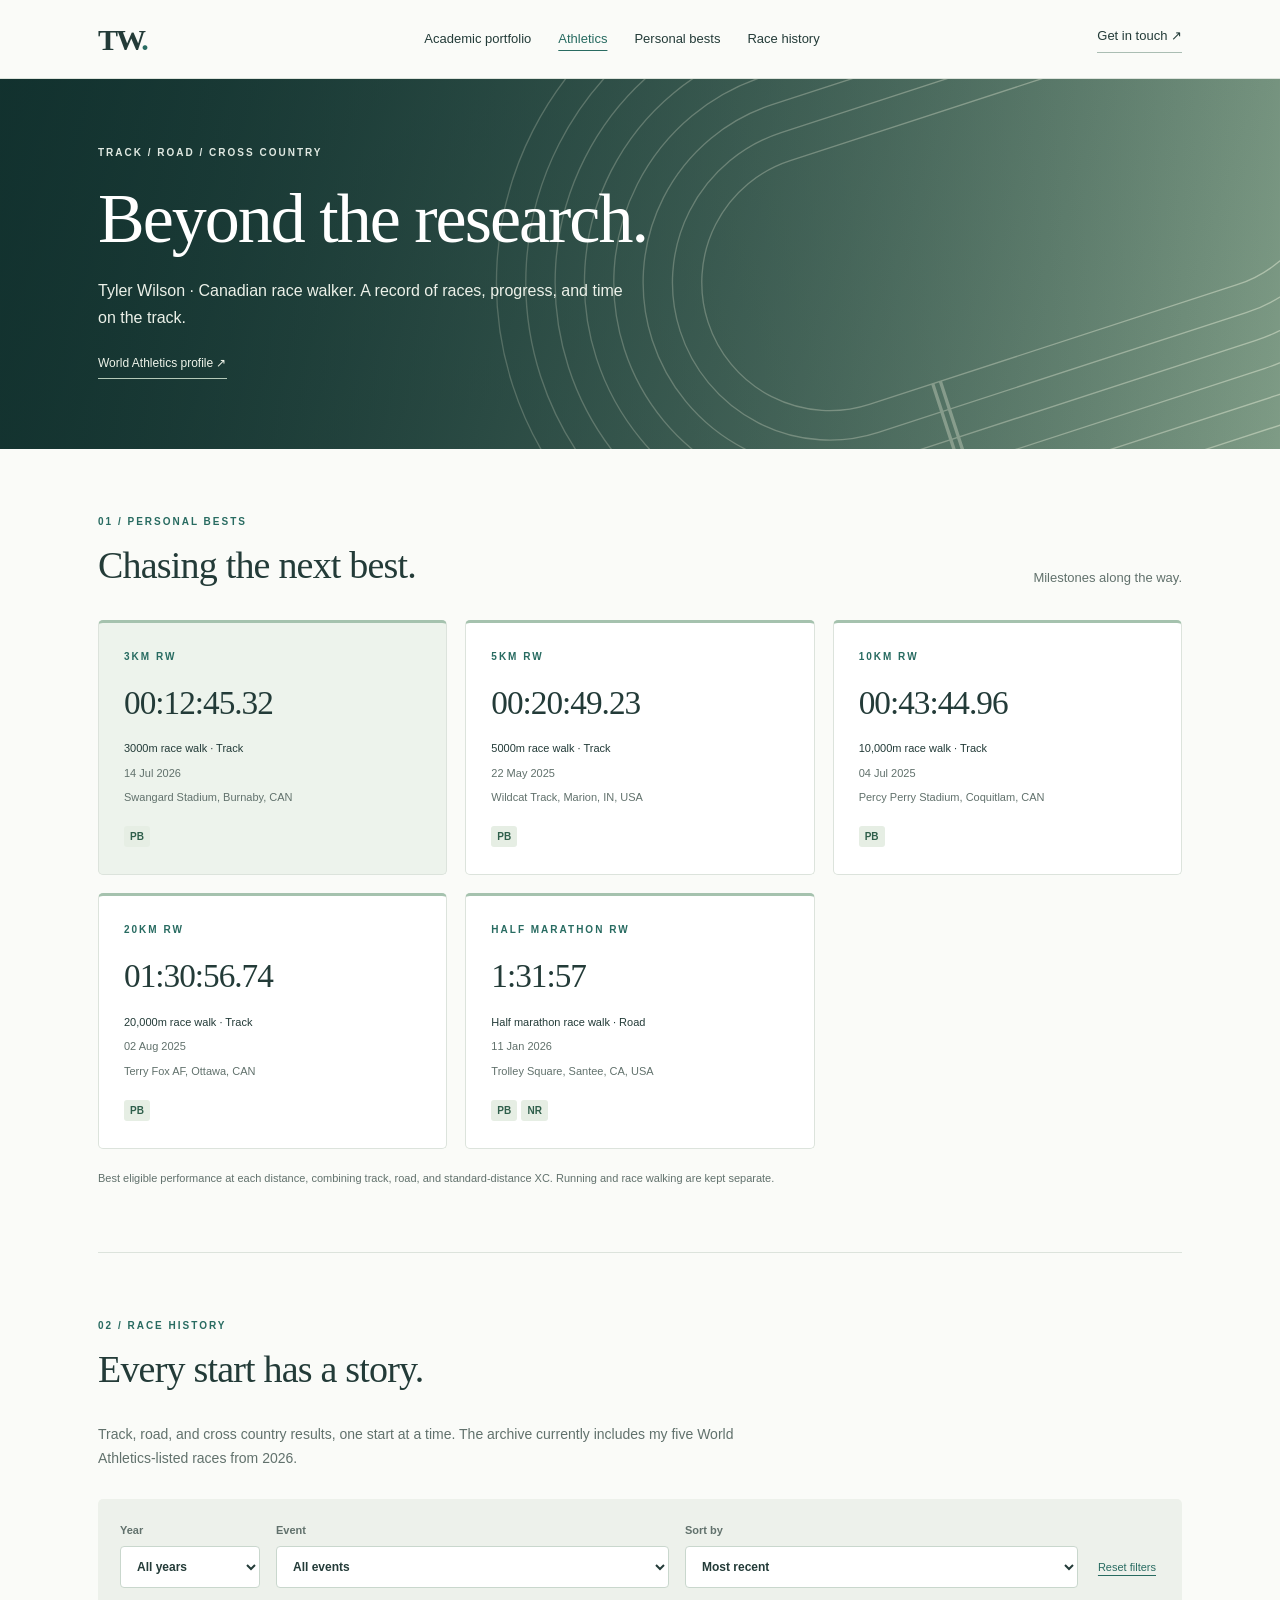
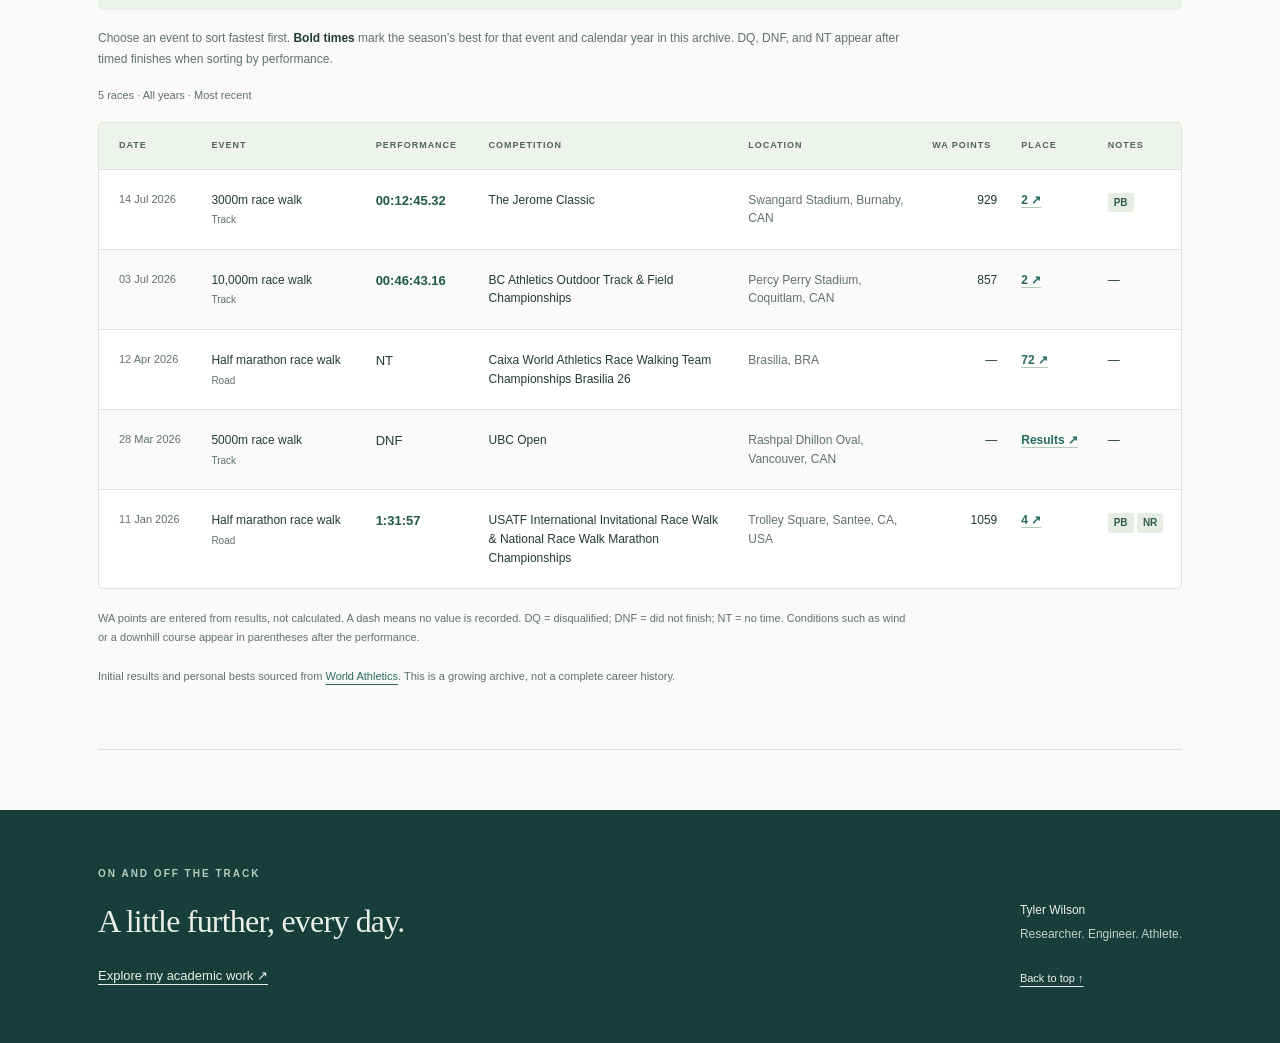
==== athletics.html @ 0e740e3a "added track section" ====
<!doctype html>
<html lang="en">
<head>
  <meta charset="utf-8">
  <meta name="viewport" content="width=device-width, initial-scale=1">
  <meta name="description" content="Tyler Wilson’s athletics: personal bests, race walking, and race results across track, road, and cross country.">
  <meta name="theme-color" content="#183e3b">
  <title>Tyler Wilson | Athletics</title>
  <link rel="stylesheet" href="styles.css">
  <link rel="stylesheet" href="athletics.css">
  <script defer src="athletics-content.js"></script>
  <script defer src="athletics.js"></script>
</head>
<body class="athletics-page">
  <a class="skip-link" href="#main">Skip to content</a>
  <header class="site-header">
    <nav class="container" aria-label="Main navigation">
      <a class="wordmark" href="index.html">TW<span>.</span></a>
      <div class="nav-links">
        <a href="index.html">Academic portfolio</a>
        <a href="athletics.html" aria-current="page">Athletics</a>
        <a href="#personal-bests">Personal bests</a>
        <a href="#race-history">Race history</a>
      </div>
      <a class="nav-contact" href="mailto:tb.wilson05@gmail.com">Get in touch ↗</a>
    </nav>
  </header>
  <main id="main">
    <header class="hero athletics-hero" id="top">
      <img class="banner" id="athletics-banner" src="content/photos/athletics-track.svg" alt="" fetchpriority="high">
      <div class="hero-shade"></div>
      <div class="container hero-content">
        <p class="eyebrow">Track / Road / Cross country</p>
        <h1>Beyond the research.</h1>
        <p class="athletics-hero-intro" id="athletics-intro"></p>
        <a class="athlete-profile" id="athlete-profile" target="_blank" rel="noopener noreferrer">World Athletics profile ↗</a>
      </div>
    </header>
    <div class="container">
      <section class="section" id="personal-bests" aria-labelledby="bests-title">
        <div class="section-heading">
          <div><p class="eyebrow">01 / Personal bests</p><h2 id="bests-title">Chasing the next best.</h2></div>
          <p>Milestones along the way.</p>
        </div>
        <div class="pb-grid" id="pb-list"></div>
        <p class="athletics-fine-print">Best eligible performance at each distance, combining track, road, and standard-distance XC. Running and race walking are kept separate.</p>
      </section>
      <section class="section" id="race-history" aria-labelledby="races-title">
        <div class="section-heading">
          <div><p class="eyebrow">02 / Race history</p><h2 id="races-title">Every start has a story.</h2></div>
        </div>
        <p class="section-intro" id="archive-intro"></p>
        <form class="race-controls" aria-label="Filter race history" onsubmit="return false">
          <label>Year<select id="race-year"><option value="all">All years</option></select></label>
          <label>Event<select id="race-event"><option value="all">All events</option></select></label>
          <label>Sort by<select id="race-sort"><option value="date">Most recent</option><option value="points">World Athletics points</option><option value="time" disabled>Fastest performance</option></select></label>
          <button class="reset-races" type="reset">Reset filters</button>
        </form>
        <p class="race-legend">Choose an event to sort fastest first. <strong>Bold times</strong> mark the season’s best for that event and calendar year in this archive. DQ, DNF, and NT appear after timed finishes when sorting by performance.</p>
        <p id="race-count" class="result-count" role="status" aria-live="polite"></p>
        <div class="race-table-scroll" role="region" aria-label="Race results table; scroll horizontally for all columns" tabindex="0">
          <table class="race-table">
            <caption class="sr-only">Race history. Finishing places link to official results when available.</caption>
            <thead><tr><th scope="col">Date</th><th scope="col">Event</th><th scope="col">Performance</th><th scope="col">Competition</th><th scope="col">Location</th><th scope="col">WA points</th><th scope="col">Place</th><th scope="col">Notes</th></tr></thead>
            <tbody id="race-rows"></tbody>
          </table>
        </div>
        <p class="athletics-fine-print">WA points are entered from results, not calculated. A dash means no value is recorded. DQ = disqualified; DNF = did not finish; NT = no time. Conditions such as wind or a downhill course appear in parentheses after the performance.</p>
        <p class="athletics-fine-print">Initial results and personal bests sourced from <a href="https://worldathletics.org/athletes/canada/tyler-wilson-14899643" target="_blank" rel="noopener noreferrer">World Athletics</a>. This is a growing archive, not a complete career history.</p>
      </section>
    </div>
    <noscript><p class="container">Enable JavaScript to view the race archive, or <a href="https://worldathletics.org/athletes/canada/tyler-wilson-14899643">visit my World Athletics profile</a>.</p></noscript>
  </main>
  <footer><div class="container footer-content"><div><p class="eyebrow">On and off the track</p><h2>A little further, every day.</h2><a class="footer-email" href="index.html">Explore my academic work ↗</a></div><div class="footer-note"><p>Tyler Wilson</p><p>Researcher. Engineer. Athlete.</p><a href="#top">Back to top ↑</a></div></div></footer>
</body>
</html>
---- styles.css ----
:root {
  --ink:#233b38;
  --muted:#61716c;
  --accent:#286b61;
  --paper:#fafbf8;
  --line:#dce3dc;
  --serif:Georgia,'Times New Roman',serif
}
* {
  box-sizing:border-box
}
html {
  scroll-behavior:smooth;
  scroll-padding-top:95px
}
body {
  margin:0;
  background:var(--paper);
  color:var(--ink);
  font-family:Inter,'Segoe UI',sans-serif;
  font-size:15px;
  line-height:1.7
}
a {
  color:var(--accent);
  text-underline-offset:4px
}
button,input {
  font:inherit
}
button,a,input,summary {
  -webkit-tap-highlight-color:transparent
}
a,button {
  transition:background .18s,color .18s,transform .18s
}
button,summary {
  cursor:pointer
}
:focus-visible {
  outline:3px solid #b77c37;
  outline-offset:5px
}
h1,h2,h3,p {
  margin:0
}
h2 {
  font-family:var(--serif);
  font-size:clamp(28px,3vw,38px);
  font-weight:400;
  line-height:1.25;
  letter-spacing:-.8px
}
h3 {
  font-size:18px;
  line-height:1.4;
  font-weight:600
}
p+p {
  margin-top:12px
}
.container {
  max-width:1180px;
  margin:auto;
  padding:0 48px
}
.site-header {
  background:rgba(250,251,248,.97);
  position:sticky;
  top:0;
  z-index:10;
  border-bottom:1px solid var(--line)
}
nav {
  display:flex;
  align-items:center;
  justify-content:space-between;
  min-height:78px;
  gap:24px
}
nav a {
  text-decoration:none;
  color:var(--ink);
  font-size:13px;
  font-weight:500
}
.wordmark {
  font-family:var(--serif);
  font-size:30px;
  font-weight:700;
  letter-spacing:-2px
}
.wordmark span {
  color:var(--accent)
}
.nav-links {
  display:flex;
  gap:27px
}
.nav-links a:hover {
  color:var(--accent);
  text-decoration:underline
}
.nav-contact {
  border-bottom:1px solid #aabdb3;
  padding-bottom:4px;
  white-space:nowrap
}
.hero {
  height:425px;
  position:relative;
  color:#fff;
  overflow:hidden
}
.banner {
  position:absolute;
  width:100%;
  height:100%;
  object-fit:cover;
  object-position:center 49%
}
.hero-shade {
  position:absolute;
  inset:0;
  background:linear-gradient(90deg,rgba(12,35,34,.78),rgba(12,35,34,.25)),linear-gradient(0deg,rgba(12,35,34,.25),transparent)
}
.hero-content {
  position:relative;
  padding-top:72px
}
.eyebrow {
  text-transform:uppercase;
  font-size:10px;
  letter-spacing:2px;
  font-weight:600;
  color:var(--accent);
  margin-bottom:19px
}
.hero .eyebrow {
  color:#e0e9e2
}
.hero h1 {
  font-family:var(--serif);
  font-size:clamp(54px,7vw,82px);
  font-weight:400;
  letter-spacing:-3px;
  line-height:1.1;
  margin-bottom:20px
}
#profile-intro {
  font-size:19px;
  max-width:470px;
  line-height:1.6;
  color:#f5f7f3
}
.hero-location {
  font-size:12px;
  color:#d3e0d9;
  margin-top:25px
}
.section {
  padding:64px 0;
  border-bottom:1px solid var(--line)
}
.about {
  display:grid;
  grid-template-columns:1fr 260px;
  gap:90px;
  align-items:center;
  padding:56px 0
}
.lead {
  font-size:15px;
  color:var(--muted);
  margin-top:20px;
  max-width:660px
}
.portrait-wrap {
  text-align:center
}
.portrait {
  border-radius:50%;
  object-fit:cover;
  object-position:center 38%;
  width:218px;
  height:218px;
  border:7px solid #fff;
  box-shadow:0 0 0 1px var(--line)
}
.portrait-wrap p {
  font-size:11px;
  color:var(--muted);
  margin-top:12px;
  letter-spacing:.3px
}
.profile-actions {
  display:flex;
  align-items:center;
  gap:25px;
  margin-top:27px
}
.socials {
  display:flex;
  gap:9px
}
.socials a {
  display:grid;
  place-items:center;
  width:36px;
  height:36px;
  border:1px solid var(--line);
  border-radius:50%;
  color:var(--ink);
  background:#fff
}
.socials a:hover {
  background:#e1ece4;
  transform:translateY(-2px)
}
.socials svg {
  width:17px;
  height:17px;
  fill:currentColor
}
.text-link {
  font-size:12px;
  font-weight:600;
  text-decoration:none;
  border-bottom:1px solid #adbbb0;
  padding-bottom:3px;
  white-space:nowrap
}
.section-heading {
  display:flex;
  align-items:end;
  justify-content:space-between;
  gap:25px;
  margin-bottom:30px
}
.section-heading .eyebrow {
  margin-bottom:12px
}
.section-heading>p {
  font-size:13px;
  color:var(--muted)
}
.publication {
  display:grid;
  grid-template-columns:70px 1fr;
  gap:24px;
  background:#fff;
  border:1px solid var(--line);
  padding:28px 32px;
  margin-top:14px;
  border-radius:5px
}
.publication:first-child {
  background:#edf3ec;
  border-color:#cad9ca
}
.pub-year {
  font-family:var(--serif);
  font-size:26px;
  color:var(--accent)
}
.publication .eyebrow {
  font-size:9px;
  letter-spacing:1.4px;
  margin-bottom:9px
}
.publication h3 {
  font-family:var(--serif);
  font-size:23px;
  font-weight:400;
  max-width:740px
}
.publication p:not(.eyebrow) {
  font-size:13px;
  color:var(--muted);
  margin-top:10px
}
.links {
  display:flex;
  flex-wrap:wrap;
  gap:20px;
  margin-top:18px
}
.links a {
  font-size:12px;
  font-weight:600
}
.experience-layout {
  display:grid;
  grid-template-columns:1.65fr 1fr;
  gap:60px
}
.experience-item {
  padding:0 0 25px 22px;
  margin-bottom:26px;
  border-left:1px solid #b8cfc1;
  position:relative
}
.experience-item:before {
  content:'';
  width:7px;
  height:7px;
  border-radius:50%;
  background:var(--accent);
  position:absolute;
  left:-4px;
  top:8px
}
.date {
  color:var(--muted);
  font-size:11px;
  letter-spacing:.3px;
  margin-bottom:7px
}
.experience-item h3 {
  font-size:16px
}
.experience-item ul {
  padding-left:18px;
  font-size:13px;
  color:var(--muted);
  margin-bottom:0
}
.experience-item li+li {
  margin-top:6px
}
.experience-item details {
  margin-top:12px
}
.experience-item summary {
  font-size:12px;
  color:var(--accent)
}
.teaching {
  align-self:start;
  padding:28px;
  background:#eef1eb;
  border-radius:5px
}
.teaching>p:not(.eyebrow) {
  font-size:12px;
  color:var(--muted);
  margin-top:6px
}
.teaching-item {
  border-top:1px solid #d5ded4;
  margin-top:22px;
  padding-top:20px
}
.teaching-item h4 {
  font-size:13px;
  font-weight:500;
  margin:4px 0
}
.education-grid {
  display:grid;
  grid-template-columns:1fr 1fr;
  gap:24px
}
.education-card {
  padding:25px 28px;
  border:1px solid var(--line);
  background:#fff;
  border-radius:4px
}
.education-card h3 {
  font-size:17px;
  margin-bottom:8px
}
.education-card p {
  font-size:13px;
  color:var(--muted)
}
.awards {
  margin-top:27px;
  border-top:1px solid var(--line);
  padding-top:20px
}
.awards>summary {
  font-size:14px;
  font-weight:600
}
.awards>summary span {
  float:right;
  font-size:12px;
  color:var(--muted);
  font-weight:400
}
#award-list {
  display:grid;
  grid-template-columns:1fr 1fr;
  gap:14px;
  margin-top:24px
}
.award {
  padding:14px 18px;
  background:#eff2ed
}
.award summary {
  font-size:12px
}
.award p {
  font-size:12px;
  color:var(--muted);
  margin-top:10px
}
.section-intro {
  max-width:660px;
  color:var(--muted);
  font-size:14px
}
.toolbar {
  display:flex;
  justify-content:space-between;
  gap:20px;
  align-items:center;
  margin-top:28px
}
.filters {
  display:flex;
  gap:5px;
  background:#edf0e9;
  padding:5px;
  border-radius:6px
}
.filters button {
  border:0;
  color:var(--muted);
  background:transparent;
  padding:8px 14px;
  font-size:12px;
  border-radius:4px
}
.filters button[aria-pressed=true] {
  background:var(--ink);
  color:#fff
}
.search input {
  border:1px solid var(--line);
  border-radius:5px;
  background:#fff;
  color:var(--ink);
  padding:12px 15px;
  width:280px;
  font-size:12px
}
.result-count {
  font-size:11px;
  color:var(--muted);
  margin:17px 0
}
.course-grid {
  display:grid;
  grid-template-columns:repeat(3,minmax(0,1fr));
  gap:20px
}
.project-showcase-heading {
  display:flex;
  justify-content:space-between;
  align-items:end;
  gap:24px;
  margin:42px 0 18px;
  padding-top:25px;
  border-top:1px solid var(--line)
}
.project-showcase-heading .eyebrow { margin-bottom:8px }
.project-showcase-heading h3 { font-family:var(--serif); font-size:25px; font-weight:400 }
.project-showcase-heading>p { color:var(--muted); font-size:12px }
.project-showcase {
  display:grid;
  grid-template-columns:repeat(3,minmax(0,1fr));
  gap:20px;
  margin-bottom:42px
}
.project-feature {
  display:flex;
  flex-direction:column;
  min-width:0;
  background:#fff;
  border:1px solid var(--line);
  border-radius:6px;
  overflow:hidden;
  transition:transform .2s,box-shadow .2s
}
.project-feature:hover { transform:translateY(-4px); box-shadow:0 14px 28px #183e3b15 }
.project-feature.is-featured { border-color:#b7cdbd }
.project-visual { height:170px; position:relative; overflow:hidden; background:#dce7de }
.project-visual>img { width:100%; height:100%; object-fit:cover; display:block }
.course-image-wrap { position:relative; height:145px; overflow:hidden }
.course-image-wrap .course-image { height:100% }
.image-caption { position:absolute; left:12px; right:12px; bottom:10px; color:#fff; background:#183e3bcc; padding:4px 7px; border-radius:3px; font-size:10px; line-height:1.3 }
.project-visual .course-art { height:100%; border:0 }
.project-visual .course-art svg { opacity:.95; transform:scale(1.25) }
.project-visual .course-art .art-label { display:none }
.project-discipline { position:absolute; left:18px; bottom:13px; color:#23473f; background:#f8fbf5df; padding:5px 8px; border-radius:3px; font-size:9px; text-transform:uppercase; letter-spacing:1.1px }
.project-feature-body { padding:20px 21px 18px; flex:1; display:flex; flex-direction:column }
.project-course { color:var(--accent); font-size:10px; font-weight:700; letter-spacing:1px; text-transform:uppercase }
.project-feature h3 { font-family:var(--serif); font-size:20px; font-weight:400; line-height:1.3; margin:7px 0 10px }
.project-feature-body>p:not(.project-course):not(.photo-prompt) { font-size:12px; color:var(--muted); line-height:1.6 }
.project-feature-meta { margin-top:auto; padding-top:18px; display:flex; flex-direction:column; gap:10px }
.project-feature-meta>span { font-size:10px; color:var(--muted); white-space:nowrap; overflow:hidden; text-overflow:ellipsis }
.project-feature .project-button { margin-top:0; padding-top:10px }
.photo-prompt { border-top:1px dashed #c5d4c7; margin-top:16px; padding-top:11px; font-size:10px; line-height:1.5; color:#718078 }
.photo-prompt strong { color:var(--accent); font-weight:600 }
.project-feature.is-featured .project-visual { height:205px }
.project-feature.is-featured h3 { font-size:23px }
.course-card {
  border:1px solid var(--line);
  border-radius:5px;
  overflow:hidden;
  background:#fff;
  display:flex;
  flex-direction:column;
  min-width:0
}
.course-art {
  height:115px;
  position:relative;
  overflow:hidden;
  background:#dce7de;
  color:#4f7e6d;
  display:flex;
  align-items:center;
  justify-content:center
}
.course-art svg {
  width:100%;
  height:100%;
  opacity:.7
}
.course-art[data-theme='robot'] {
  background:#e6e9ec;
  color:#57727e
}
.course-art[data-theme='code'] {
  background:#eae7df;
  color:#7d7760
}
.course-art[data-theme='water'] {
  background:#dcebed;
  color:#4c8290
}
.course-art .art-label {
  position:absolute;
  bottom:9px;
  left:18px;
  font-size:8px;
  text-transform:uppercase;
  letter-spacing:2px
}
.course-body {
  padding:22px;
  flex:1
}
.course-code {
  font-size:10px;
  color:var(--accent);
  font-weight:700;
  letter-spacing:1px
}
.course-card h3 {
  font-size:16px;
  margin:7px 0 10px
}
.course-card p {
  font-size:12px;
  color:var(--muted)
}
.course-card .date {
  margin:8px 0
}
.project-button {
  display:flex;
  justify-content:space-between;
  gap:12px;
  width:100%;
  text-align:left;
  background:transparent;
  border:0;
  border-top:1px solid var(--line);
  padding:13px 0 0;
  margin-top:14px;
  font-size:12px;
  color:var(--accent);
  font-weight:600
}
.project-button:hover {
  color:#102a23
}
.course-resources {
  margin-top:15px;
  padding-top:12px;
  border-top:1px solid var(--line)
}
.course-resources summary {
  color:var(--accent);
  font-size:12px
}
.course-resources a {
  display:block;
  font-size:12px;
  margin-top:8px
}
.resource-search {
  display:block;
  margin-top:26px
}
.resource-search input {
  width:min(100%,430px)
}
.resource-grid {
  display:grid;
  grid-template-columns:1fr 1fr;
  gap:0 32px
}
.resource-item {
  display:flex;
  align-items:center;
  gap:20px;
  justify-content:space-between;
  border-top:1px solid var(--line);
  padding:18px 0
}
.resource-item h3 {
  font-size:13px
}
.resource-item p {
  font-size:11px;
  color:var(--muted);
  margin-top:4px
}
.resource-item>a {
  font-size:11px;
  text-decoration:none;
  background:#eaf0e8;
  padding:5px 9px;
  border-radius:3px;
  white-space:nowrap
}
.empty {
  grid-column:1/-1;
  padding:25px;
  border:1px dashed var(--line);
  color:var(--muted)
}
footer {
  background:#183e3b;
  color:#e9efe6;
  margin-top:60px;
  padding:55px 0
}
footer .eyebrow {
  color:#b4ccbc
}
footer h2 {
  max-width:520px;
  font-size:32px
}
footer a {
  color:#e9efe6
}
.footer-content {
  display:flex;
  justify-content:space-between;
  align-items:end;
  gap:35px
}
.footer-email {
  display:inline-block;
  margin-top:24px;
  font-size:13px
}
.footer-note {
  font-size:12px
}
.footer-note p+p {
  margin-top:3px;
  color:#bfd0c5
}
.footer-note a {
  display:block;
  margin-top:25px;
  font-size:11px
}
dialog {
  border:1px solid var(--line);
  border-radius:9px;
  width:min(760px,calc(100% - 32px));
  max-height:85vh;
  padding:45px;
  color:var(--ink);
  background:var(--paper)
}
dialog::backdrop {
  background:rgba(15,36,33,.65);
  backdrop-filter:blur(4px)
}
body:has(dialog[open]) {
  overflow:hidden
}
.dialog-close {
  position:absolute;
  right:15px;
  top:10px;
  border:0;
  background:none;
  font-size:30px;
  color:var(--ink);
  width:40px;
  height:40px
}
dialog h2 {
  font-size:29px;
  margin-bottom:15px
}
dialog h3 {
  font-size:15px;
  margin-top:25px
}
dialog p,dialog li {
  font-size:14px;
  color:var(--muted)
}
dialog ul {
  padding-left:20px
}
dialog li+li {
  margin-top:9px
}
.tags {
  display:flex;
  flex-wrap:wrap;
  gap:8px;
  margin-top:12px
}
.tags span {
  font-size:11px;
  background:#e6eee3;
  padding:4px 9px;
  border-radius:3px
}
.skip-link {
  position:fixed;
  top:-100px;
  left:15px;
  z-index:100;
  background:#fff;
  padding:10px
}
.skip-link:focus {
  top:10px
}
.sr-only {
  position:absolute;
  width:1px;
  height:1px;
  padding:0;
  margin:-1px;
  overflow:hidden;
  clip:rect(0,0,0,0);
  white-space:nowrap;
  border:0
}
@media(min-width:1500px) {
  .hero {
  height:470px
}
.hero-content {
  padding-top:90px
}

}
@media(max-width:950px) {
  .container {
  padding:0 30px
}
.nav-links {
  gap:16px
}
.nav-contact {
  display:none
}
.about {
  gap:35px;
  grid-template-columns:1fr 220px
}
.experience-layout {
  gap:30px
}
.course-grid {
  grid-template-columns:1fr 1fr
}
.hero-content {
  padding-top:70px
}
.toolbar {
  align-items:stretch;
  flex-direction:column
}
.search input {
  width:100%
}
.filters {
  align-self:start
}

}
@media(max-width:620px) {
  html {
  scroll-padding-top:110px
}
.container {
  padding:0 22px
}
nav {
  flex-wrap:wrap;
  gap:0;
  padding-top:8px!important;
  padding-bottom:12px!important;
  min-height:95px
}
.wordmark {
  font-size:25px
}
.nav-links {
  width:100%;
  justify-content:space-between;
  gap:8px
}
.nav-links a {
  font-size:10px
}
.hero {
  height:370px
}
.hero-content {
  padding-top:55px
}
.hero h1 {
  font-size:58px
}
#profile-intro {
  font-size:17px;
  max-width:320px
}
.hero .eyebrow {
  font-size:8px
}
.hero-location {
  font-size:10px
}
.section {
  padding:42px 0
}
.about {
  grid-template-columns:1fr;
  gap:24px
}
.portrait-wrap {
  grid-row:1;
  text-align:left;
  display:flex;
  align-items:center;
  gap:18px
}
.portrait {
  width:100px;
  height:100px;
  border-width:4px
}
.portrait-wrap p {
  font-size:10px;
  max-width:100px;
  margin:0
}
.profile-actions {
  gap:18px;
  flex-wrap:wrap
}
.socials {
  gap:8px
}
.socials a {
  width:35px;
  height:35px
}
.section-heading {
  display:block
}
.section-heading>p {
  margin-top:15px
}
.section-heading>.text-link {
  display:inline-block;
  margin-top:16px
}
.publication {
  padding:22px;
  grid-template-columns:1fr;
  gap:10px
}
.pub-year {
  font-size:19px
}
.publication h3 {
  font-size:22px
}
.experience-layout,.education-grid,.resource-grid,#award-list,.course-grid {
  grid-template-columns:1fr
}
.course-art {
  height:130px
}
.awards>summary span {
  display:block;
  float:none;
  padding-left:16px;
  margin-top:5px
}
.filters {
  width:100%
}
.filters button {
  flex:1;
  padding:8px;
  font-size:11px
}
.footer-content {
  display:block
}
.footer-note {
  margin-top:35px
}
dialog {
  padding:45px 24px 25px
}
.resource-item {
  gap:12px
}
.lead {
  font-size:14px
}

}
@media(prefers-reduced-motion:reduce) {
  html {
  scroll-behavior:auto
}
@media(max-width:950px) {
  .project-showcase { grid-template-columns:1fr 1fr }
}
@media(max-width:620px) {
  .project-showcase { grid-template-columns:1fr }
  .project-showcase-heading { display:block }
  .project-showcase-heading>p { margin-top:10px }
  .project-feature.is-featured .project-visual { height:170px }
}
*,*::before,*::after {
  transition:none!important
}

}


.hero-content {
  height:100%
}
.hero .portrait-wrap {
  position:absolute;
  right:48px;
  top:88px
}
.hero .portrait-wrap p {
  color:#eef3eb
}
.about {
  display:block
}
.about .lead {
  max-width:850px
}
.hero .portrait {
  box-shadow:0 8px 40px #102a2333
}
.course-image {
  width:100%;
  height:145px;
  object-fit:cover
}
@media(max-width:950px) {
  .hero .portrait-wrap {
  right:30px;
  top:110px
}
.hero .portrait {
  width:170px;
  height:170px
}
.hero #profile-intro {
  max-width:400px
}

}
@media(max-width:620px) {
  .hero {
  height:490px
}
.hero .portrait-wrap {
  top:auto;
  bottom:24px;
  left:22px;
  right:auto
}
.hero .portrait {
  width:90px;
  height:90px
}
.hero .portrait-wrap p {
  color:#eef3eb
}
.hero #profile-intro {
  max-width:320px
}

/* Keep all navigation destinations reachable as the portfolio grows. */
.nav-links {
  flex-wrap:wrap;
  justify-content:flex-start;
  gap:8px 16px
}
html {
  scroll-padding-top:130px
}

}
---- athletics.css ----
/* Athletics uses the portfolio palette and type, with its own results layout. */
.athletics-hero { height:370px }
.athletics-hero .hero-content { padding-top:65px }
.athletics-hero h1 { font-size:clamp(42px,5.6vw,70px); letter-spacing:-2px; max-width:760px }
.athletics-hero .banner { object-position:center }
.athletics-hero .hero-shade { background:linear-gradient(90deg,#102e2bcc,transparent) }
.athletics-hero-intro { max-width:530px; color:#ecf1e9; font-size:16px }
.athlete-profile { display:inline-block; margin-top:22px; color:#eef3e9; font-size:12px; text-decoration:none; border-bottom:1px solid #b4c9b8; padding-bottom:4px }
.athletics-page .nav-links a[aria-current] { color:var(--accent); text-decoration:underline; text-underline-offset:7px }
.pb-grid { display:grid; grid-template-columns:repeat(3,minmax(0,1fr)); gap:18px }
.pb-card { background:#fff; border:1px solid var(--line); border-top:3px solid #a5c2ae; border-radius:5px; padding:25px; min-width:0 }
.pb-card:first-child { background:#edf3ec }
.pb-card .eyebrow { margin-bottom:15px }
.pb-card h3 { font-family:var(--serif); font-size:clamp(25px,2.6vw,34px); font-weight:400; font-variant-numeric:tabular-nums; letter-spacing:-1px; margin-bottom:13px }
.pb-card p:not(.eyebrow) { color:var(--muted); font-size:11px; margin-top:6px }
.pb-card .pb-event { color:var(--ink)!important }
.pb-notes { margin-top:15px }
.race-note { display:inline-block; background:#e6eee4; color:#2f5f4b; border-radius:3px; padding:2px 6px; font-size:10px; font-weight:600; margin:2px 0 }
.athletics-fine-print { color:var(--muted); font-size:11px; margin-top:20px; max-width:820px }
.race-controls { display:grid; grid-template-columns:140px minmax(160px,1fr) minmax(190px,1fr) auto; align-items:end; gap:16px; margin-top:28px; padding:22px; background:#edf1eb; border-radius:5px }
.race-controls label { display:flex; flex-direction:column; gap:7px; color:var(--muted); font-size:11px; font-weight:600 }
.race-controls select { width:100%; min-width:0; min-height:42px; padding:9px 30px 9px 12px; border:1px solid #c9d7cd; border-radius:4px; color:var(--ink); background:#fff; font:inherit; font-size:12px }
.reset-races { border:0; background:none; color:var(--accent); min-height:42px; padding:10px 4px; font-size:11px; text-decoration:underline; text-underline-offset:4px }
.race-legend { color:var(--muted); font-size:12px; margin-top:18px; max-width:830px }
.race-legend strong { color:var(--ink) }
.race-table-scroll { position:relative; width:100%; overflow-x:auto; border:1px solid var(--line); border-radius:5px; background:#fff }
.race-table { border-collapse:collapse; width:100%; min-width:980px; font-size:12px; line-height:1.55; text-align:left }
.race-table th { background:#eef3ed; padding:16px 12px; color:#4f6659; font-size:9px; letter-spacing:1px; text-transform:uppercase; white-space:nowrap; font-weight:600 }
.race-table td { padding:21px 12px; border-top:1px solid var(--line); vertical-align:top }
.race-table th:first-child,.race-table td:first-child { padding-left:20px }
.race-table tbody tr:nth-child(even) { background:#fafbf8 }
.race-table td:nth-child(4) { width:24%; min-width:190px }
.race-table td:nth-child(5) { width:17%; min-width:130px; color:var(--muted) }
.race-date { white-space:nowrap; font-size:11px; color:var(--muted) }
.race-event-name { display:block; min-width:110px; font-weight:500 }
.race-surface { display:block; font-size:10px; color:var(--muted); margin-top:3px }
.race-performance { font-variant-numeric:tabular-nums; white-space:nowrap; font-size:13px; font-weight:400 }
.race-performance strong { font-weight:750; color:#205a45 }
.performance-note { display:block; font-size:10px; color:var(--muted); font-weight:400; white-space:normal; max-width:180px }
.race-points { text-align:right; font-variant-numeric:tabular-nums }
.race-place a { white-space:nowrap; font-weight:600; text-decoration:none; border-bottom:1px solid #b8cbb9 }
.race-empty { text-align:center; padding:40px!important; color:var(--muted) }
@media(max-width:950px) {
  .pb-grid { grid-template-columns:repeat(2,minmax(0,1fr)) }
  .race-controls { grid-template-columns:1fr 1fr; gap:14px }
  .reset-races { justify-self:start }
}
@media(max-width:620px) {
  .athletics-hero { height:350px }
  .athletics-hero .hero-content { padding-top:45px }
  .athletics-hero h1 { font-size:42px; line-height:1.1 }
  .athletics-hero-intro { font-size:14px }
  .pb-grid { gap:12px }
  .pb-card { padding:17px 14px }
  .pb-card h3 { font-size:23px }
  .pb-card .eyebrow { font-size:9px; letter-spacing:1px }
  .race-controls { padding:16px; grid-template-columns:1fr }
  .race-table { min-width:940px }
  .athletics-page .nav-links { flex-wrap:wrap; justify-content:flex-start; gap:10px 18px }
}
@media(max-width:370px) {
  .pb-grid { grid-template-columns:1fr }
}
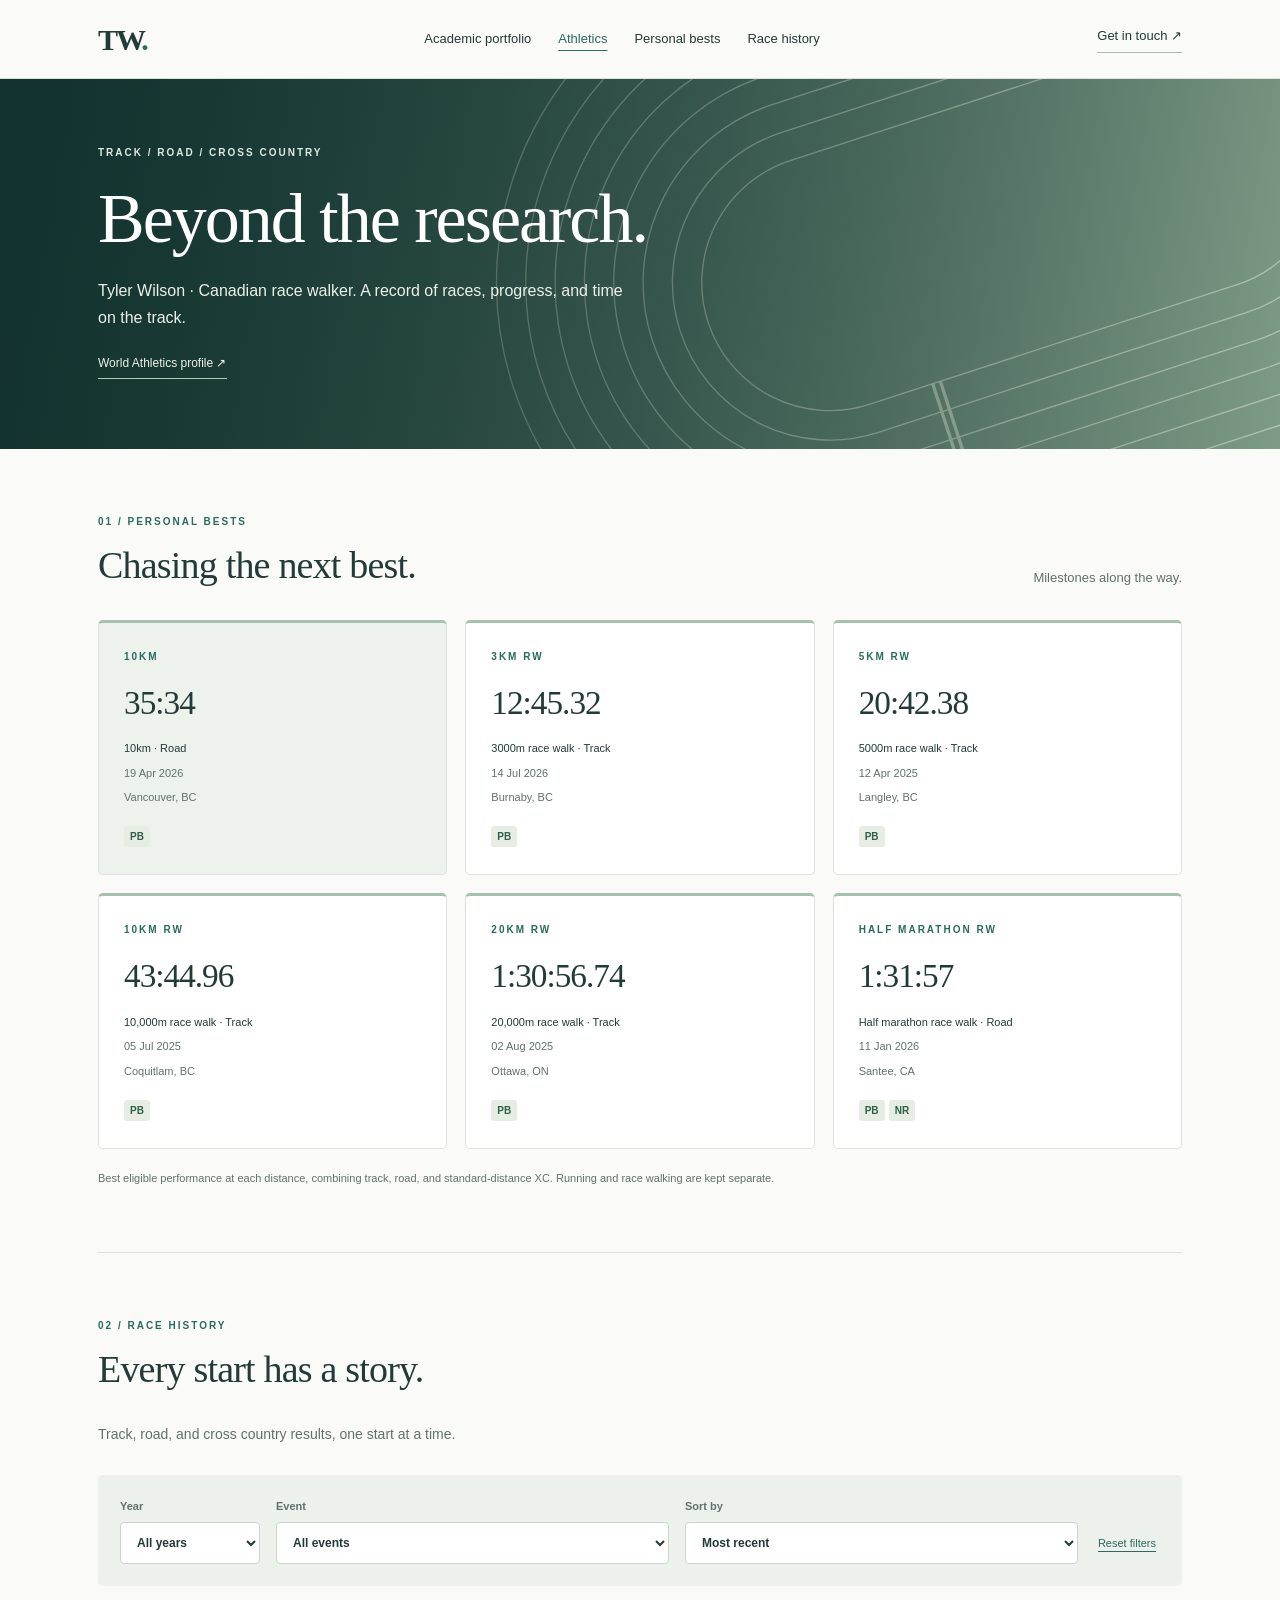
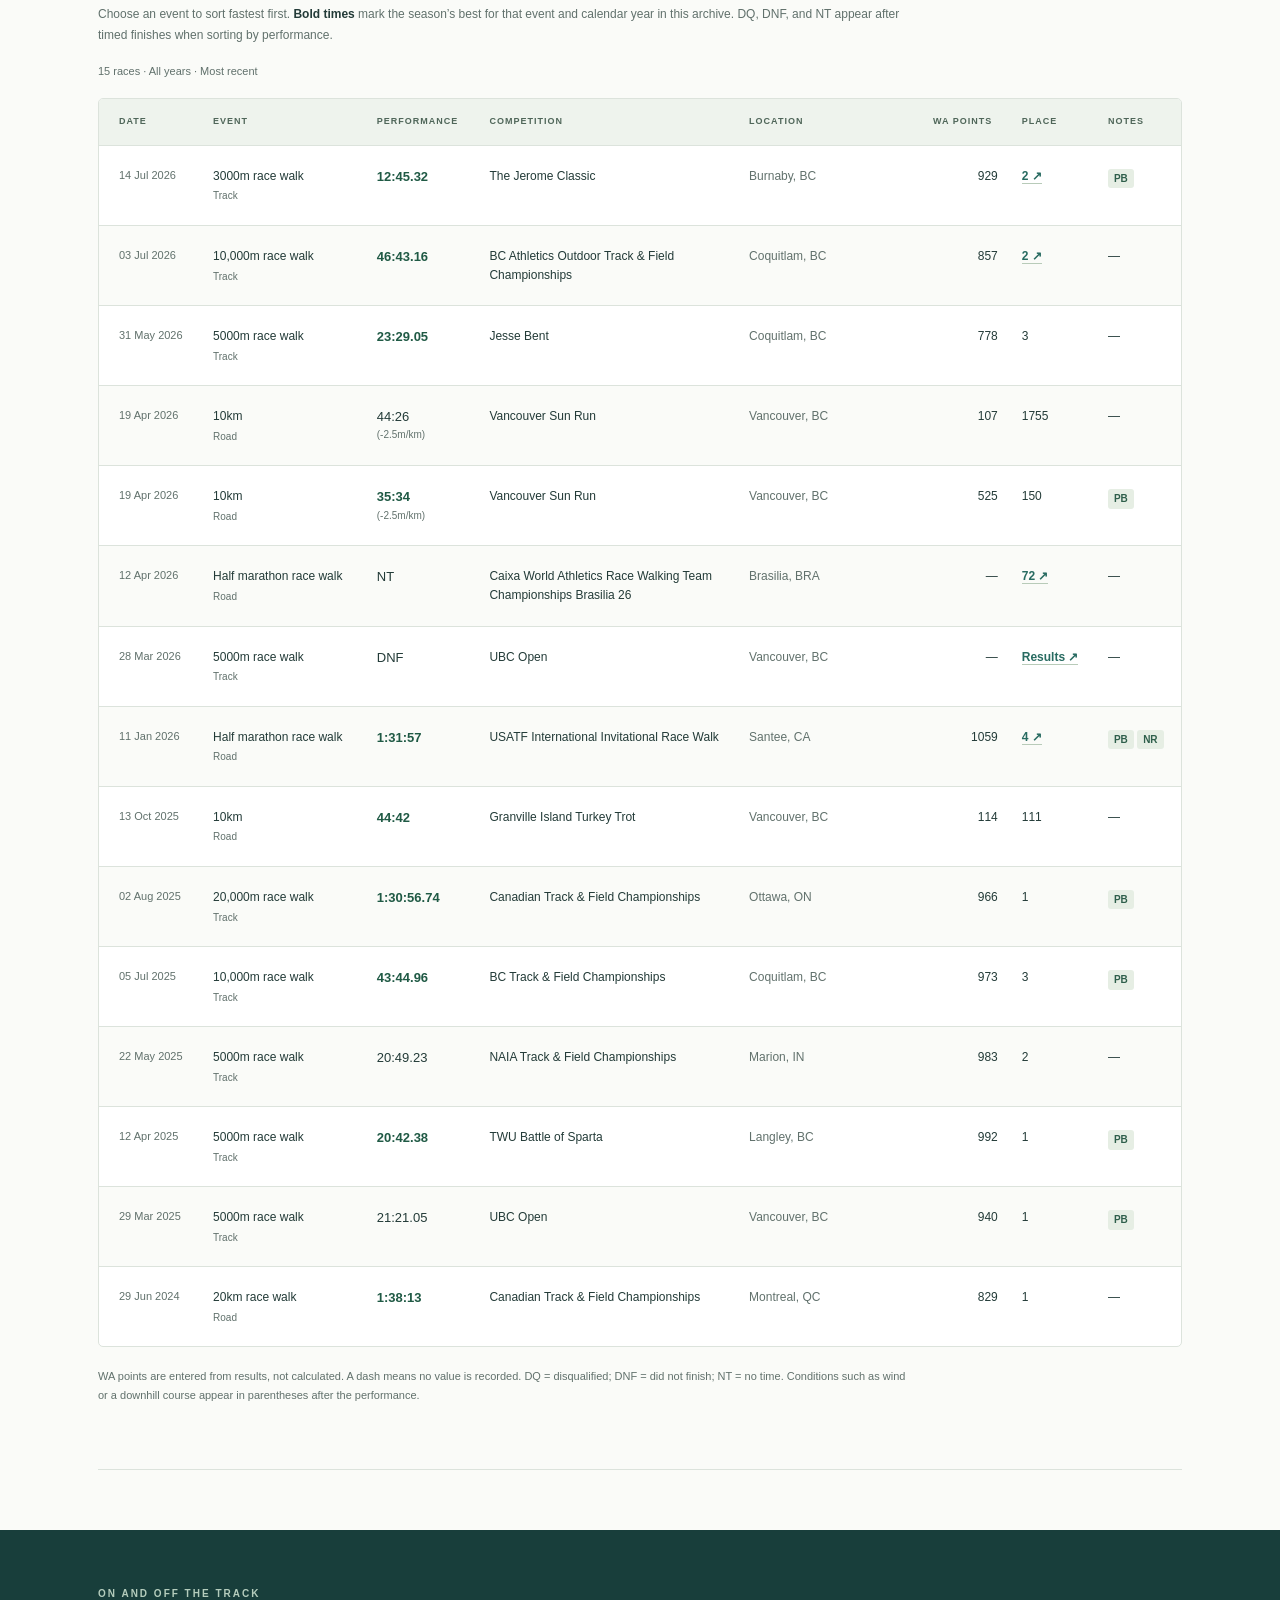
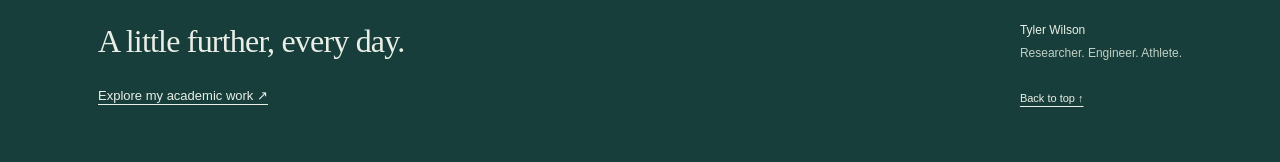
==== commit eaf2d84d: "tweaks to track section" ====
--- a/athletics.html
+++ b/athletics.html
@@ -66,7 +66,6 @@
           </table>
         </div>
         <p class="athletics-fine-print">WA points are entered from results, not calculated. A dash means no value is recorded. DQ = disqualified; DNF = did not finish; NT = no time. Conditions such as wind or a downhill course appear in parentheses after the performance.</p>
-        <p class="athletics-fine-print">Initial results and personal bests sourced from <a href="https://worldathletics.org/athletes/canada/tyler-wilson-14899643" target="_blank" rel="noopener noreferrer">World Athletics</a>. This is a growing archive, not a complete career history.</p>
       </section>
     </div>
     <noscript><p class="container">Enable JavaScript to view the race archive, or <a href="https://worldathletics.org/athletes/canada/tyler-wilson-14899643">visit my World Athletics profile</a>.</p></noscript>
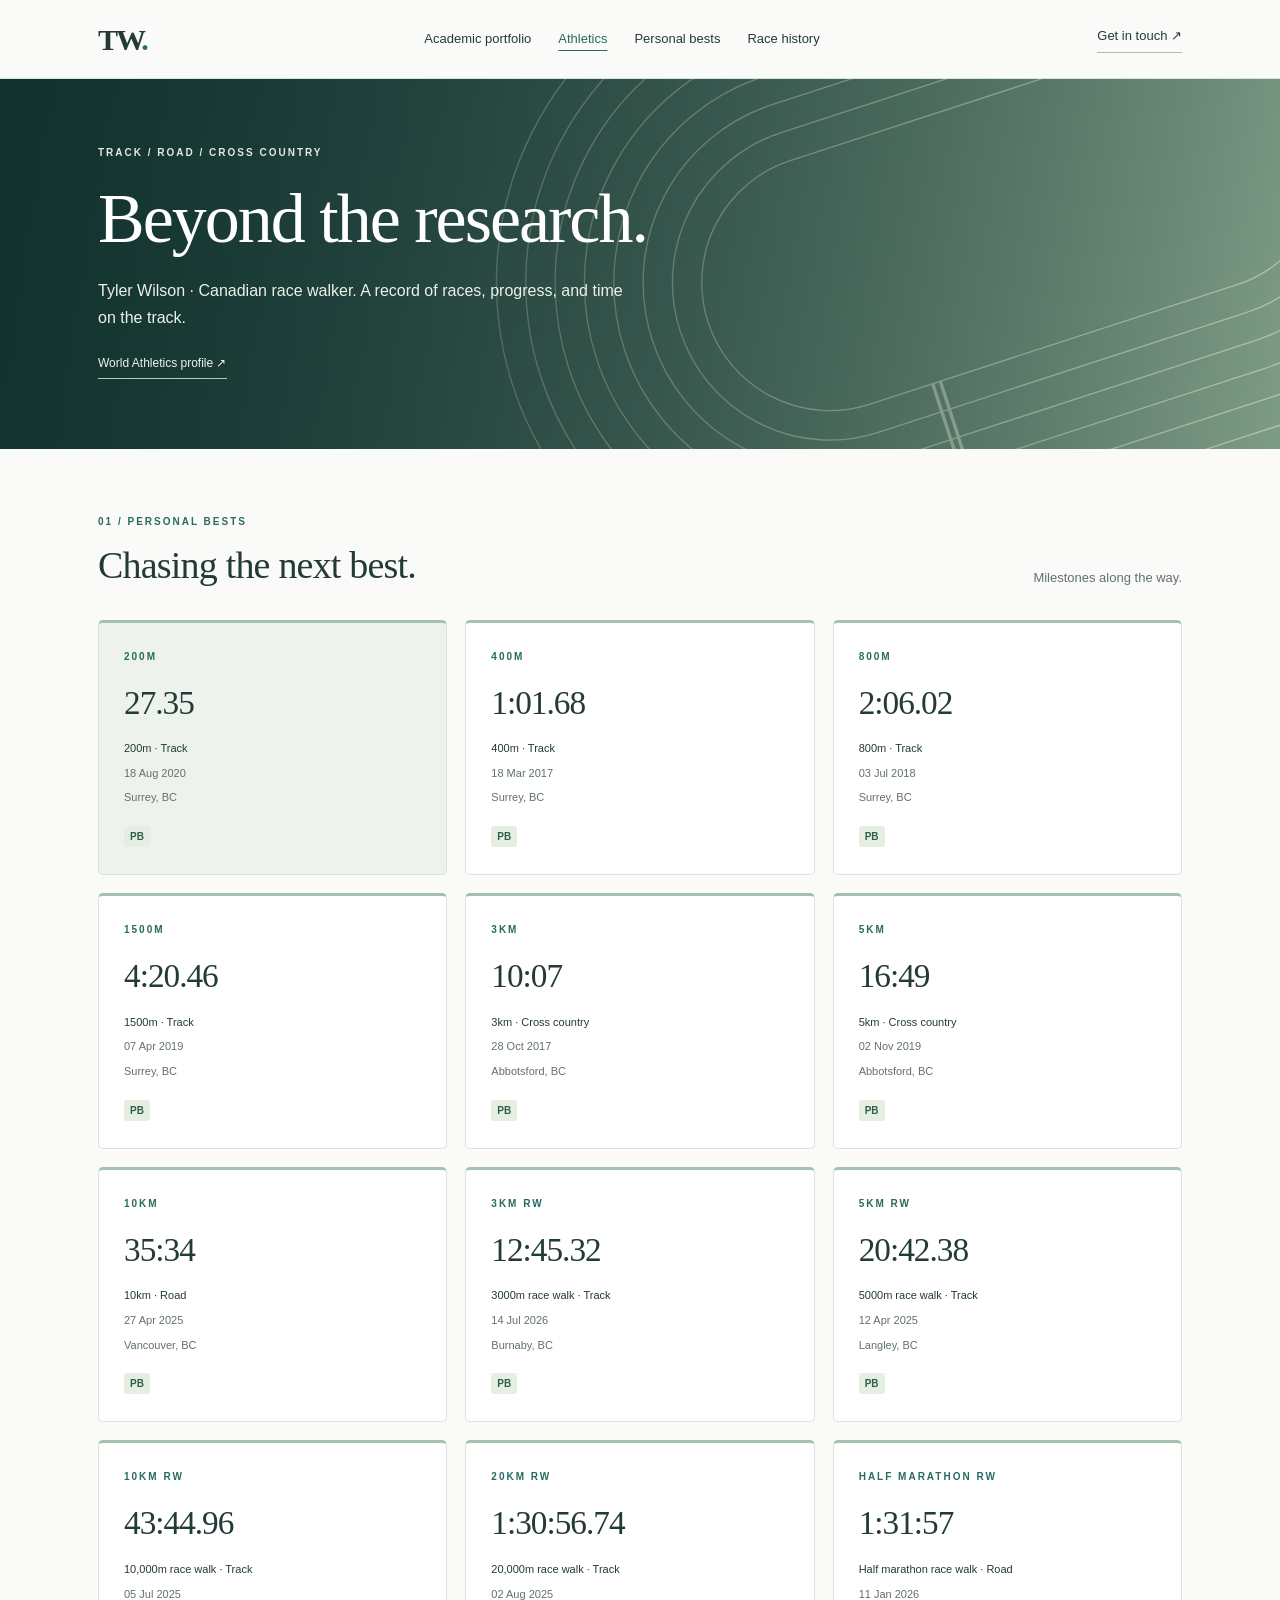
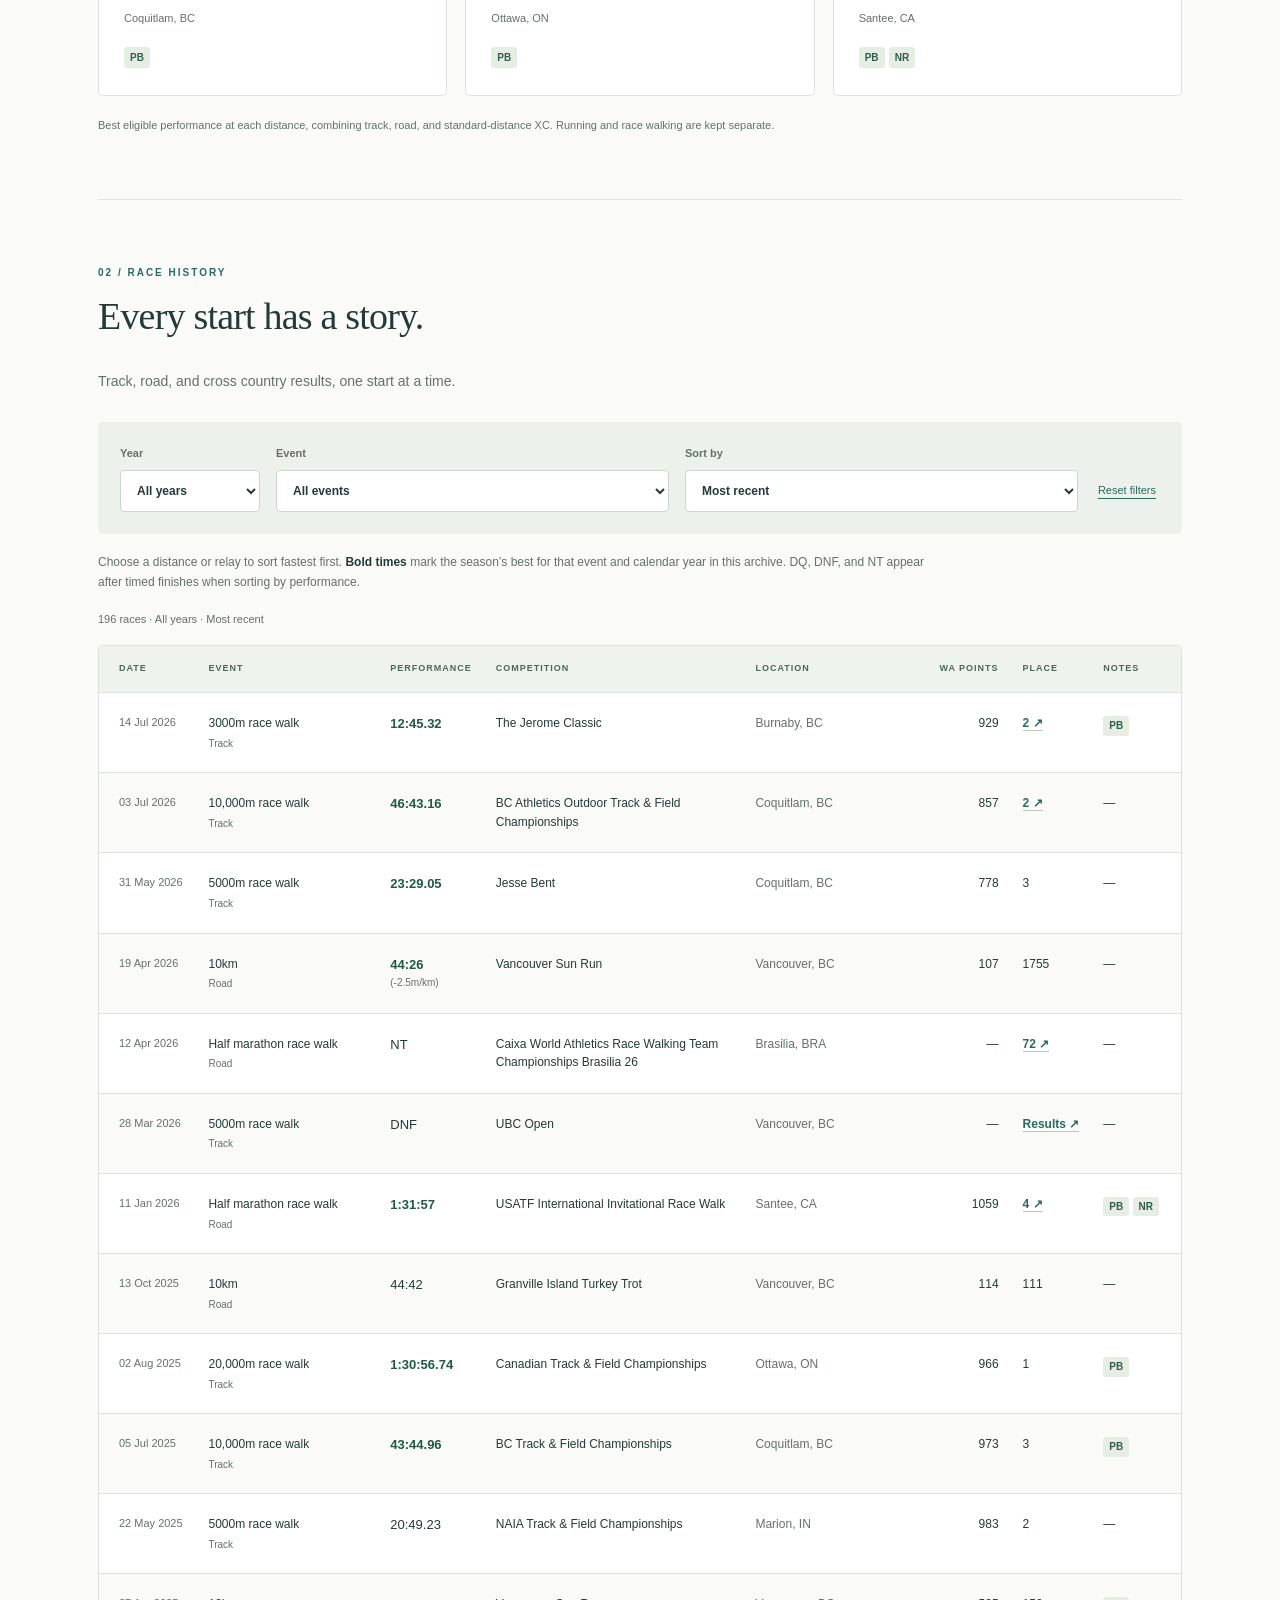
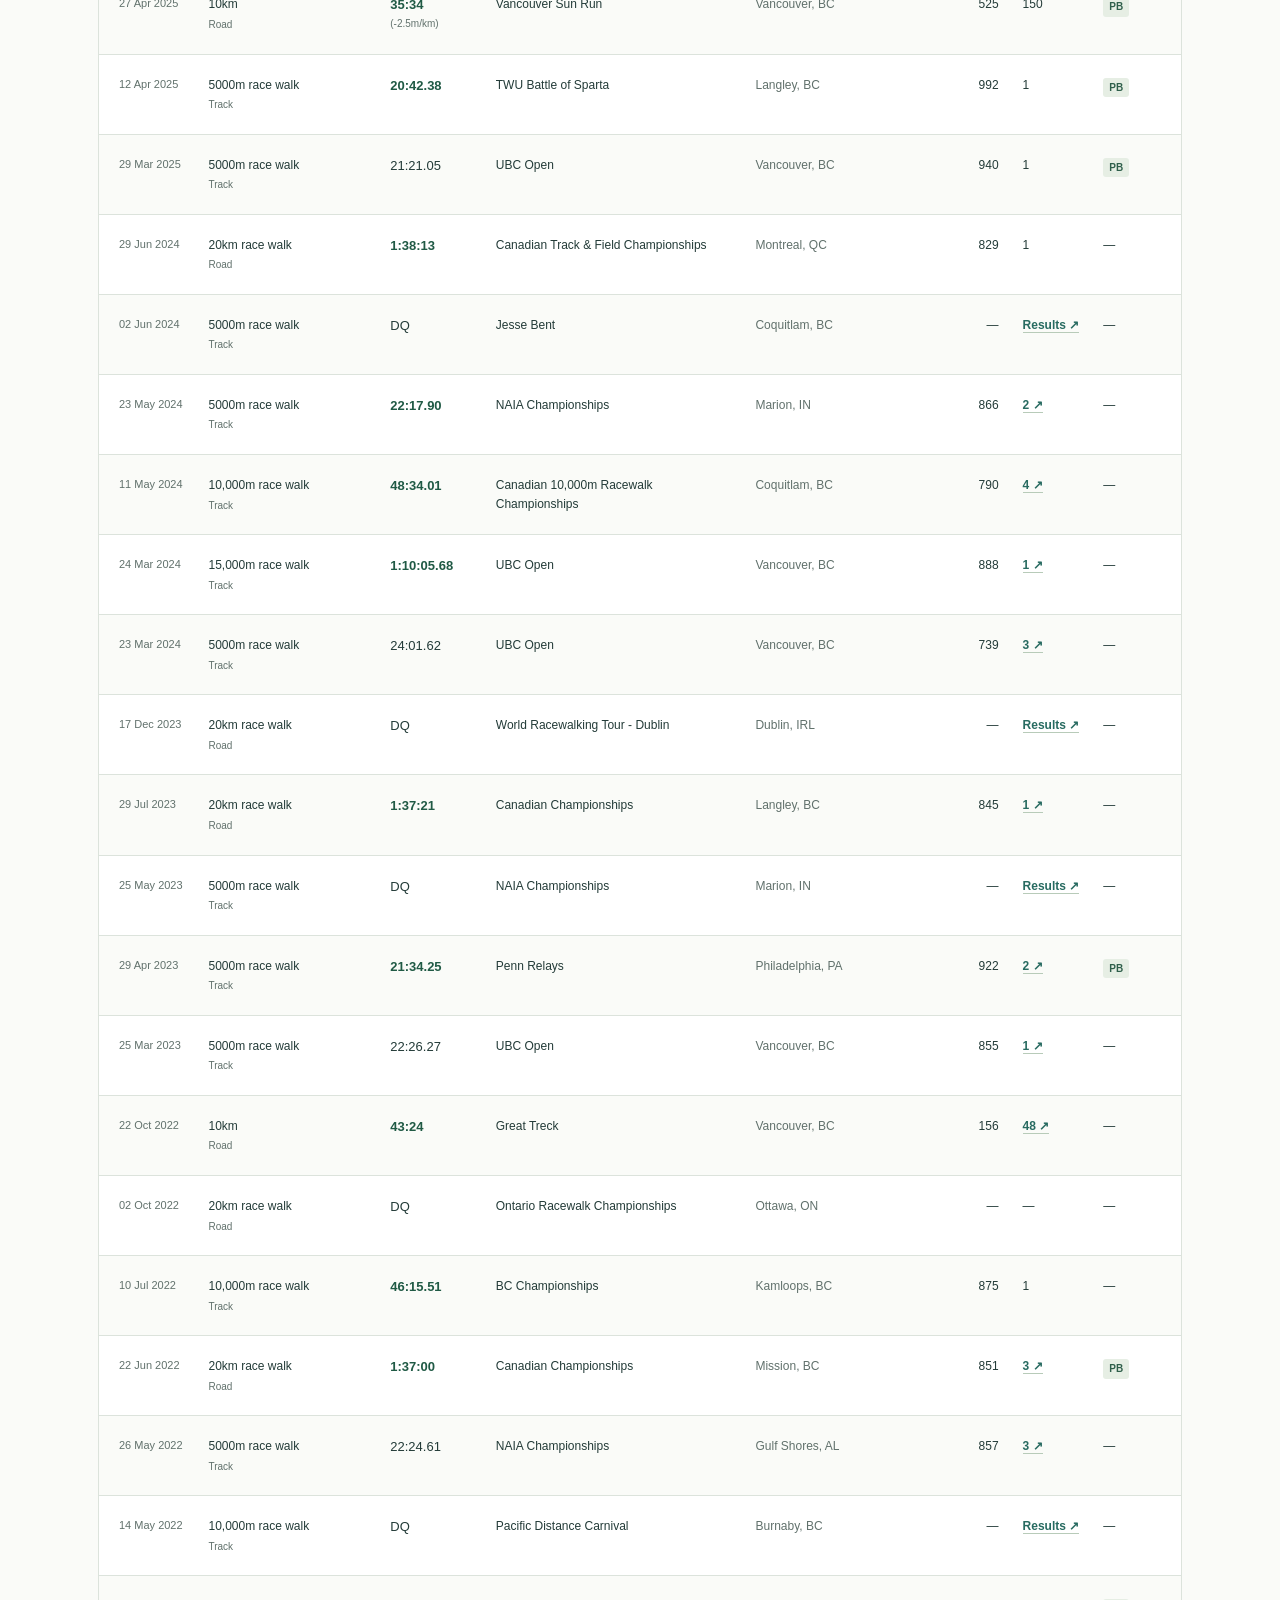
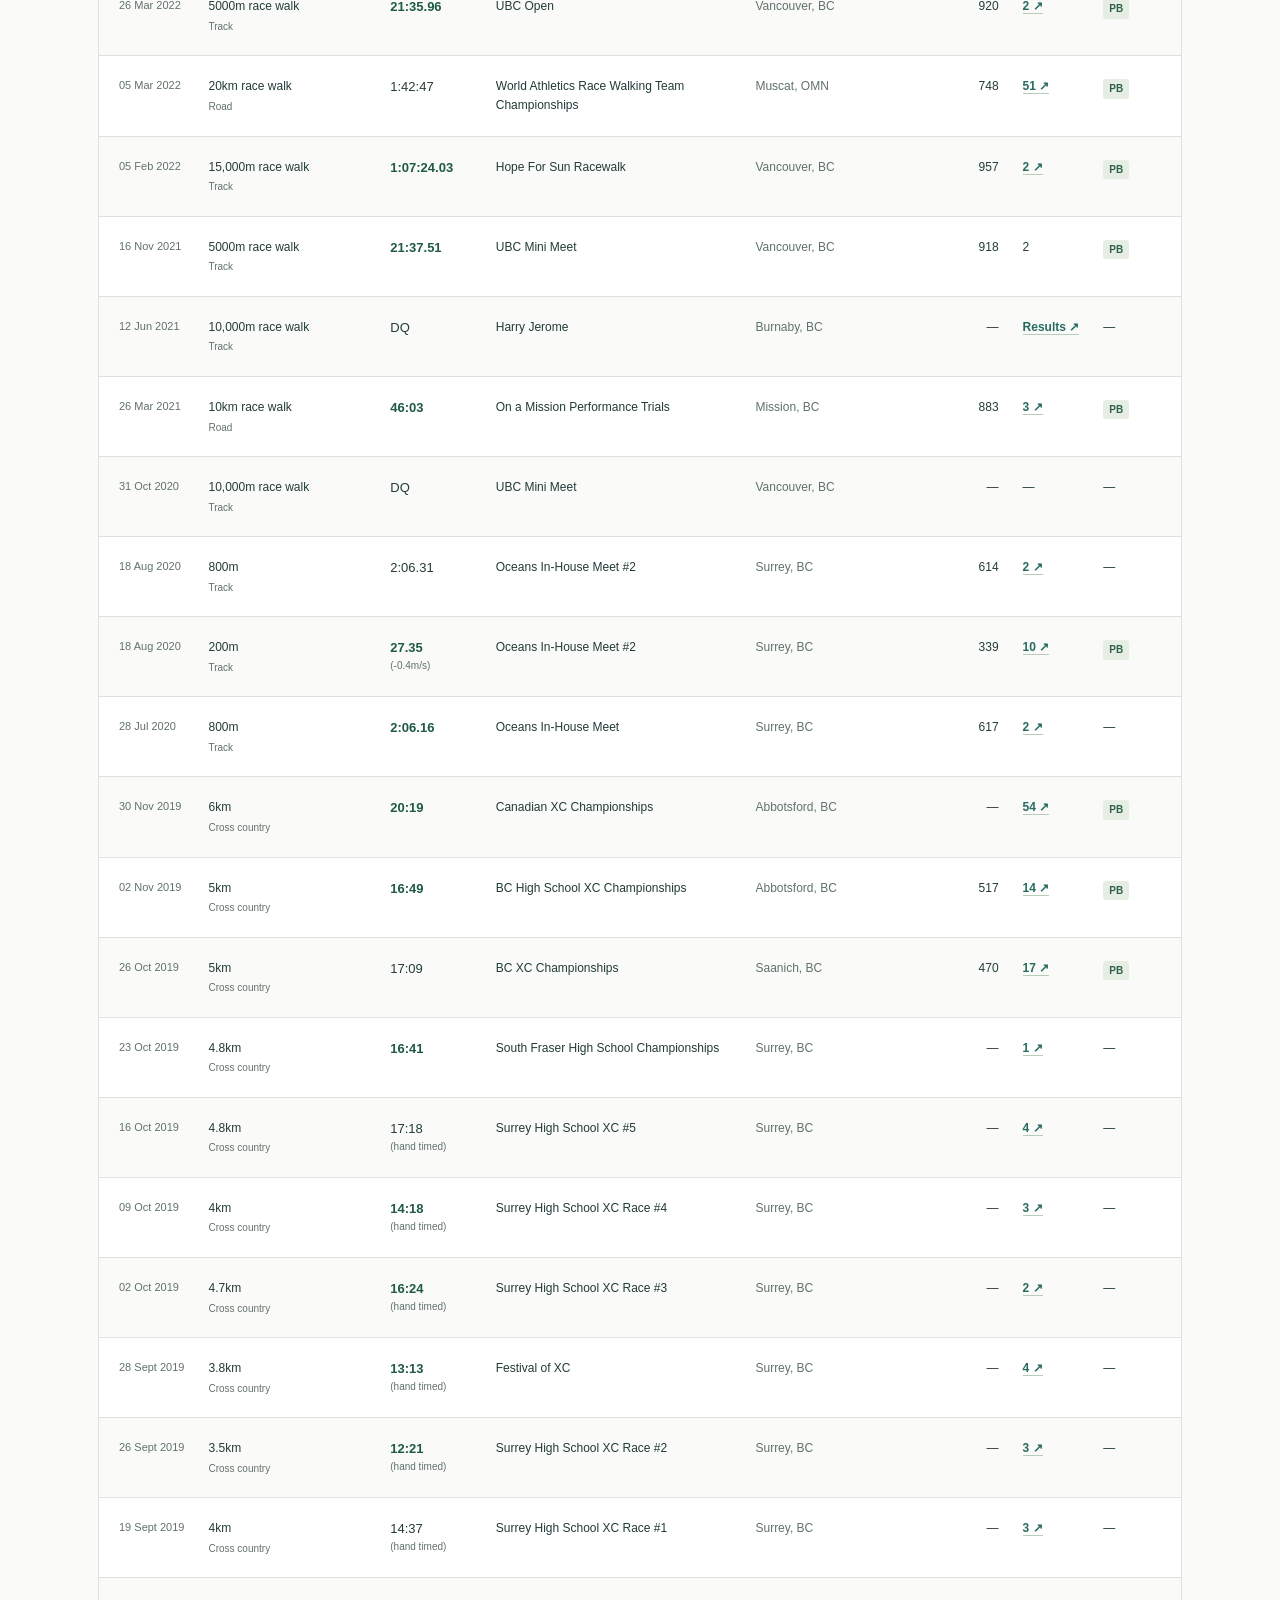
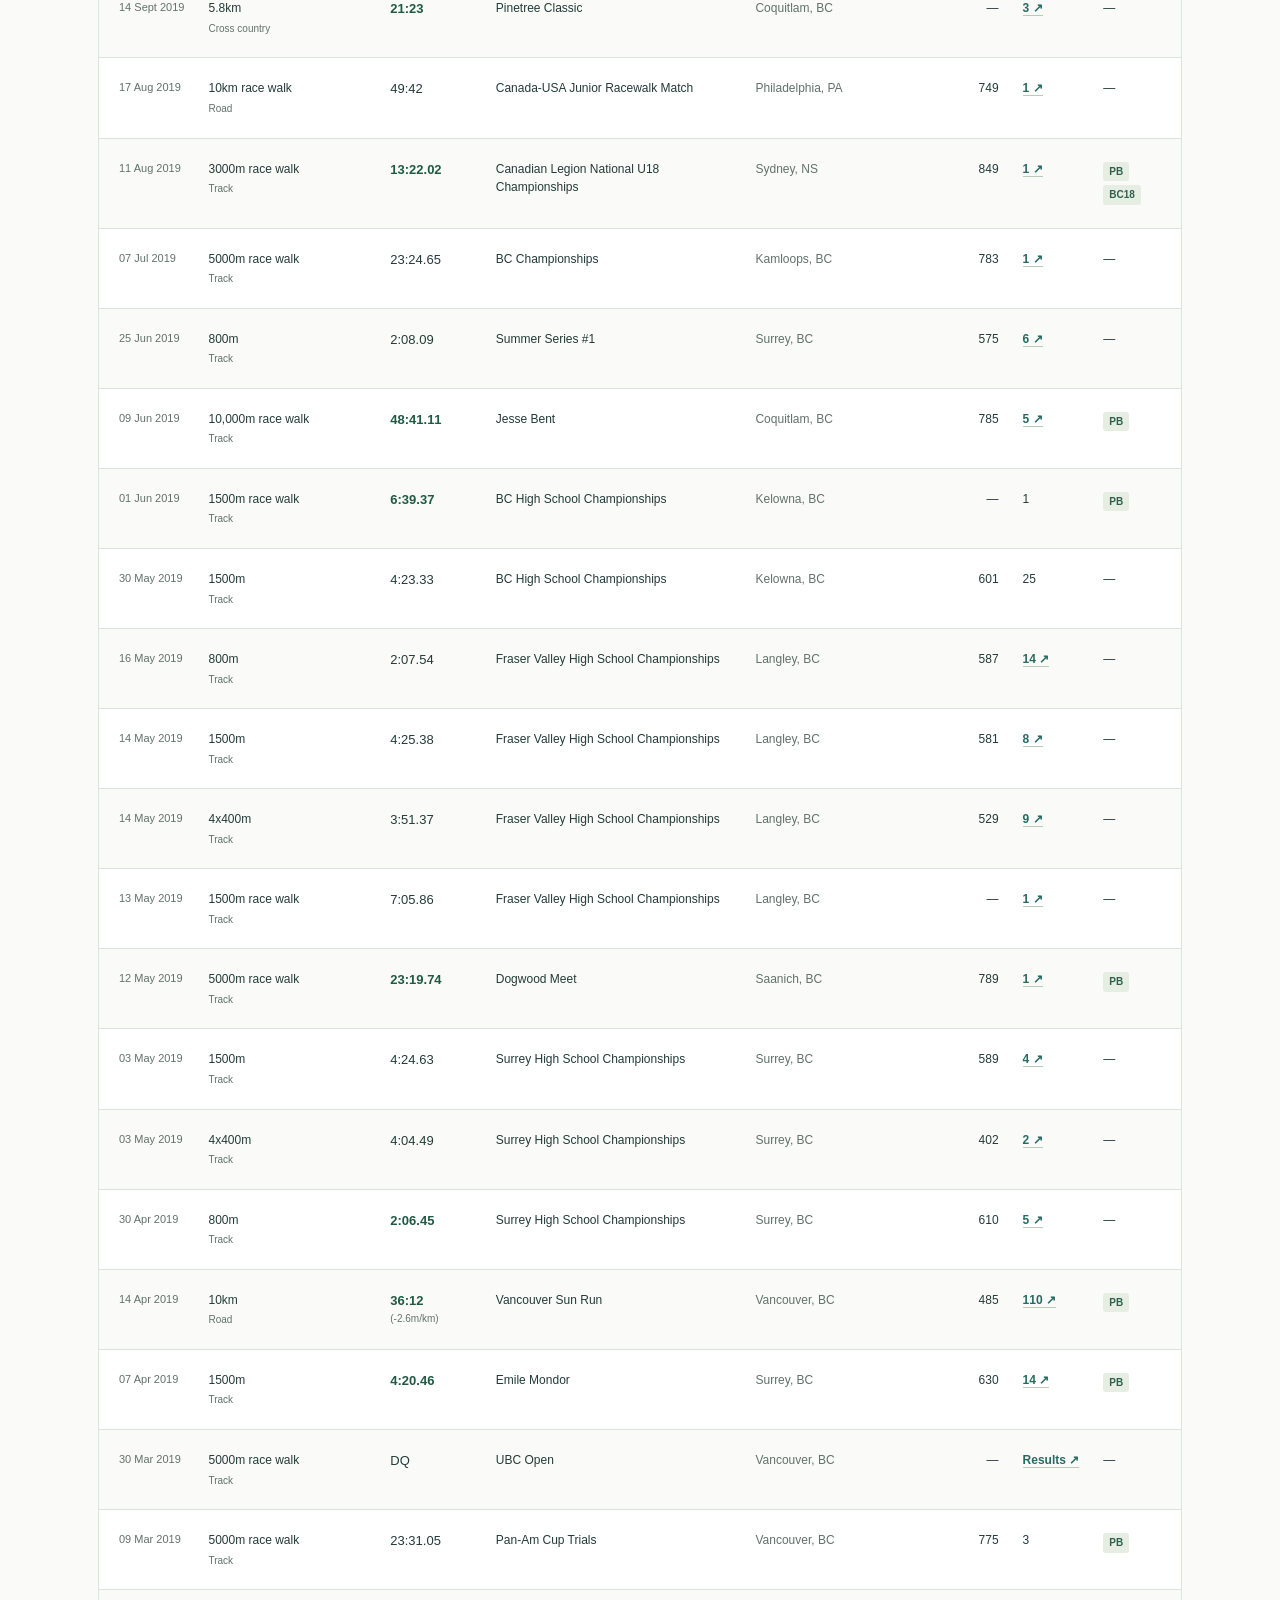
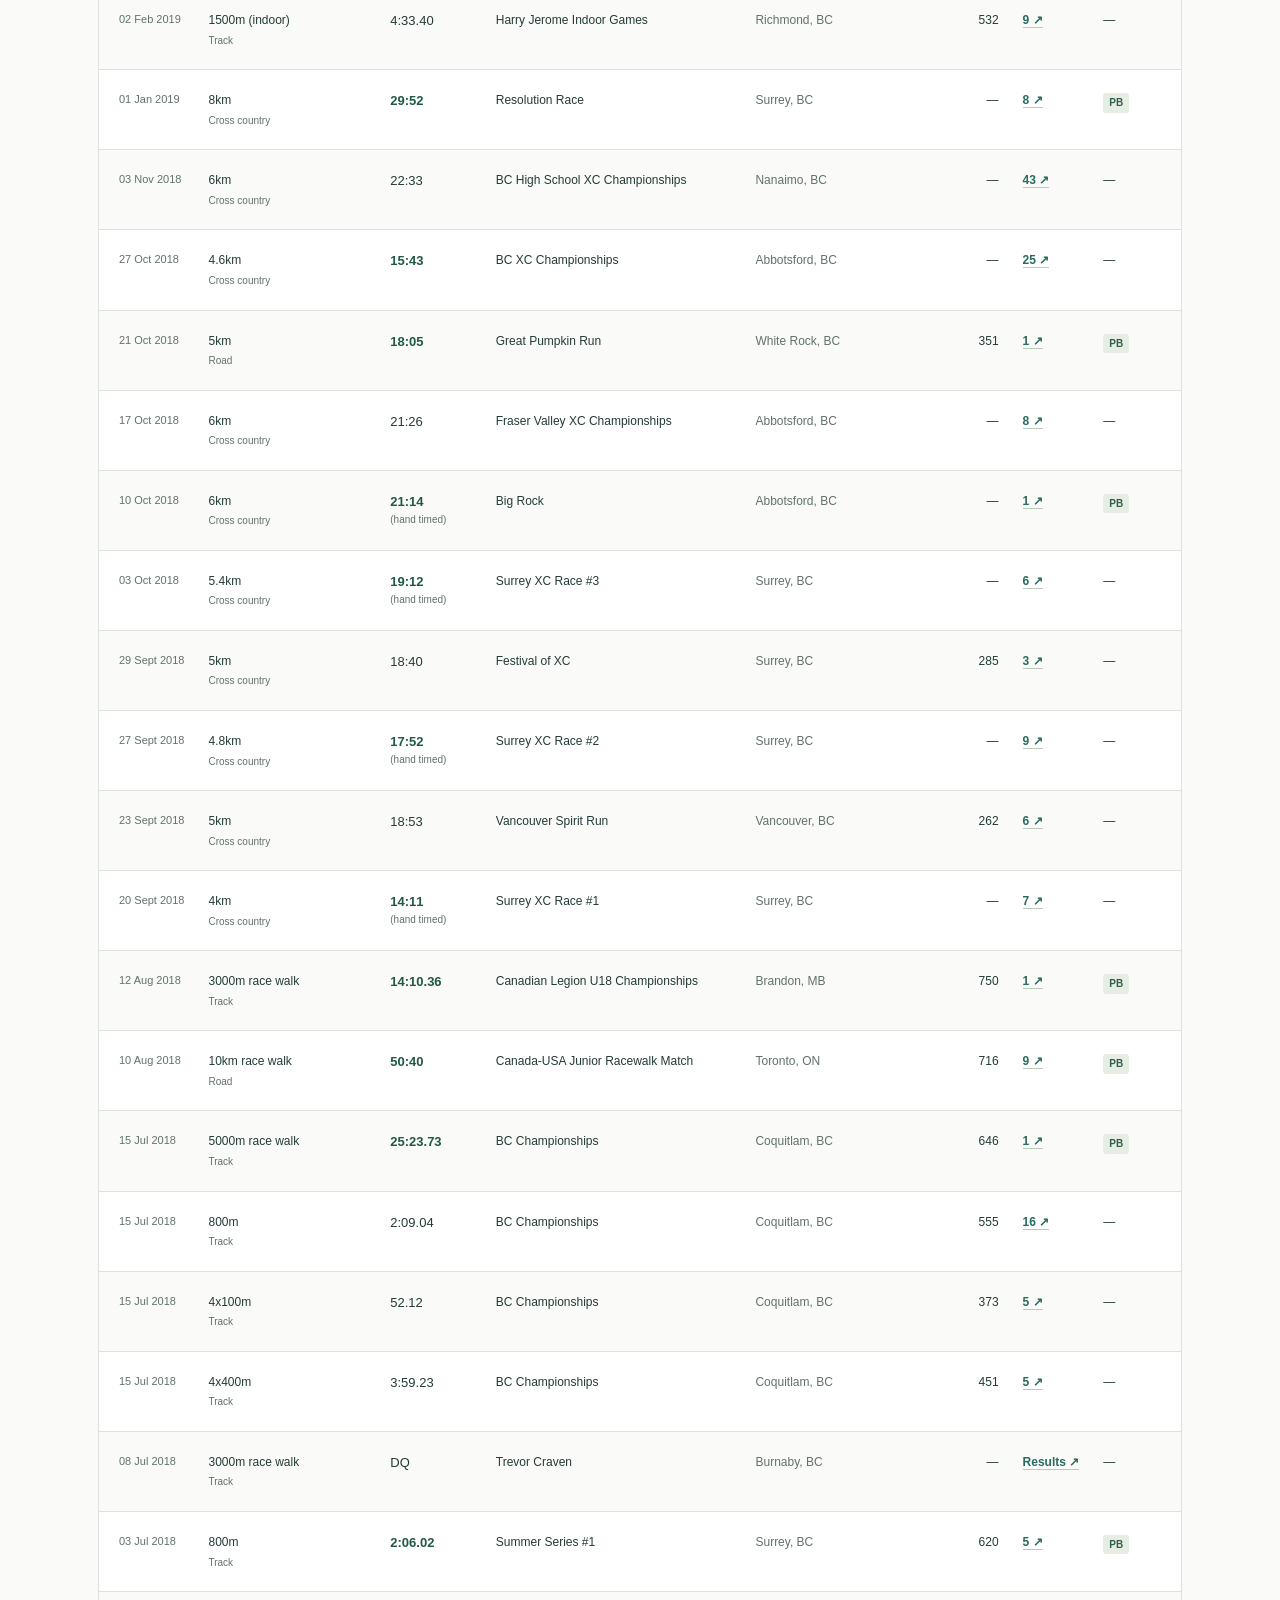
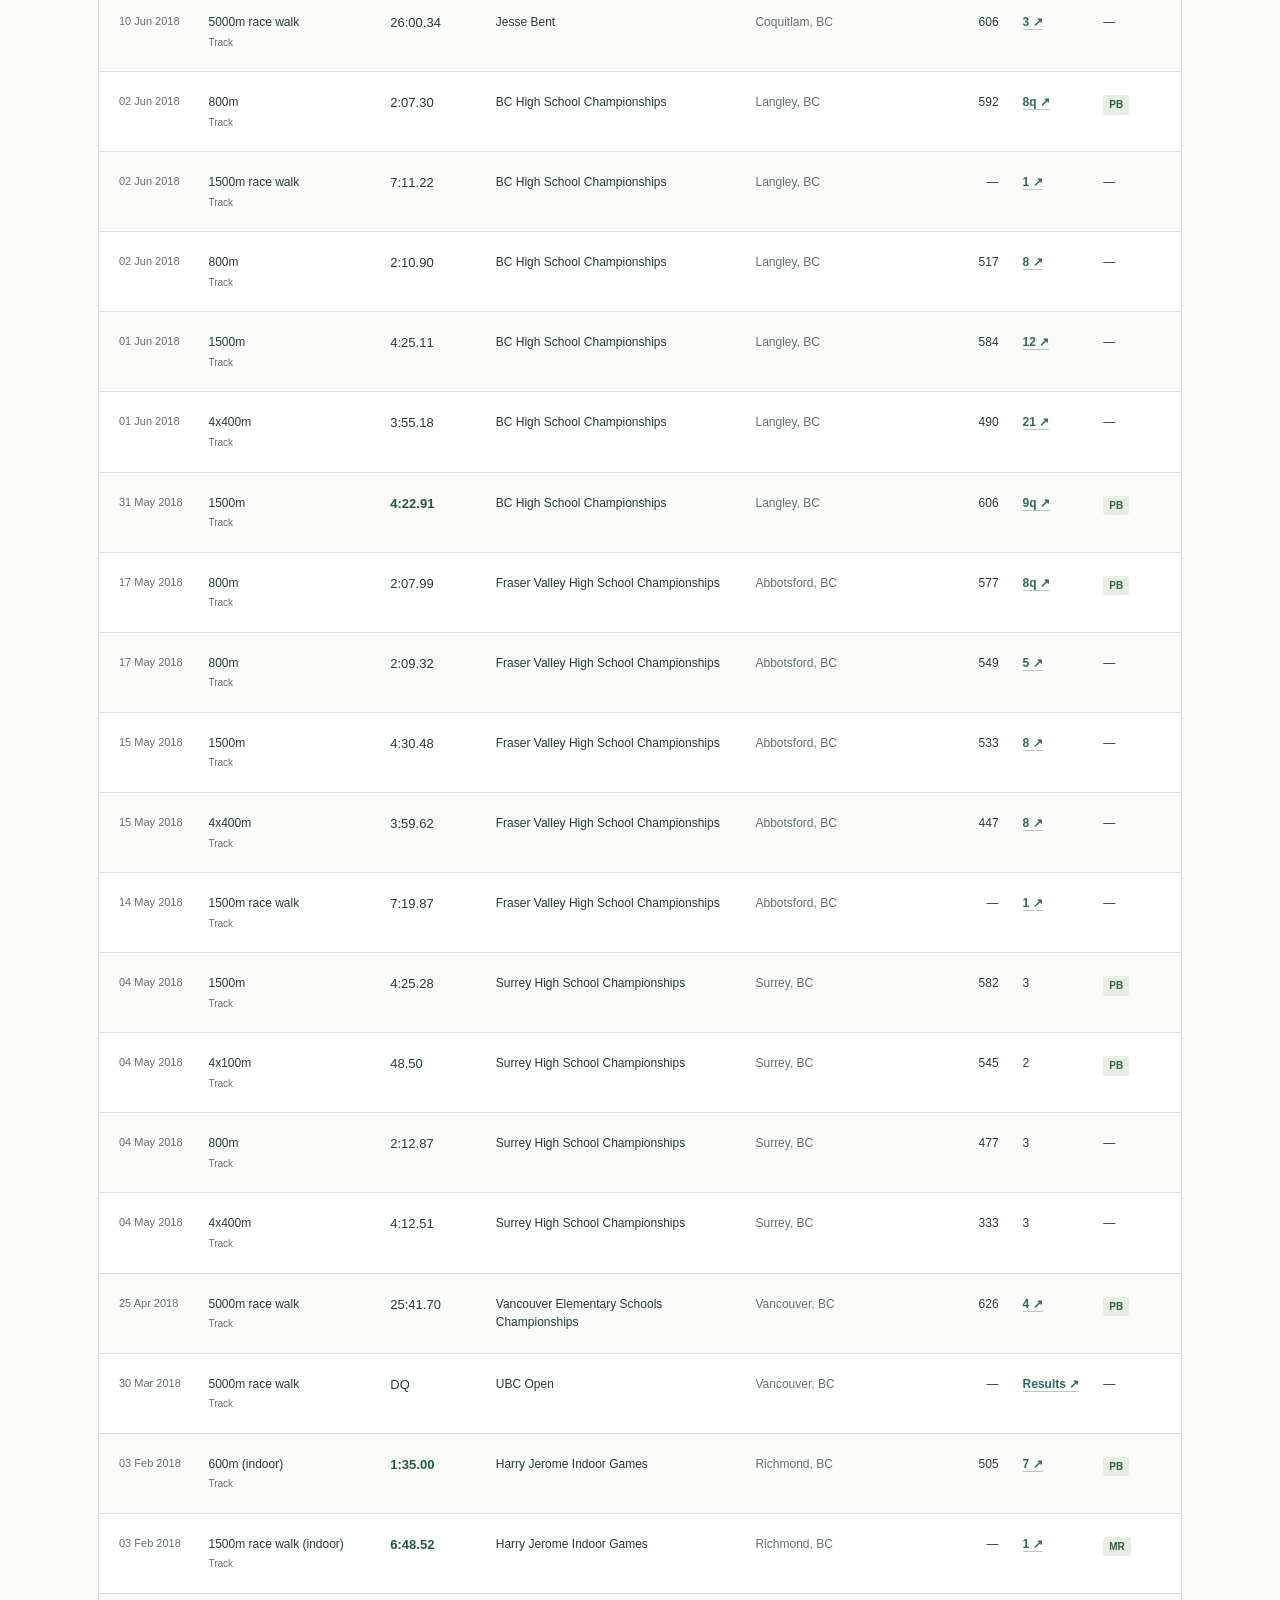
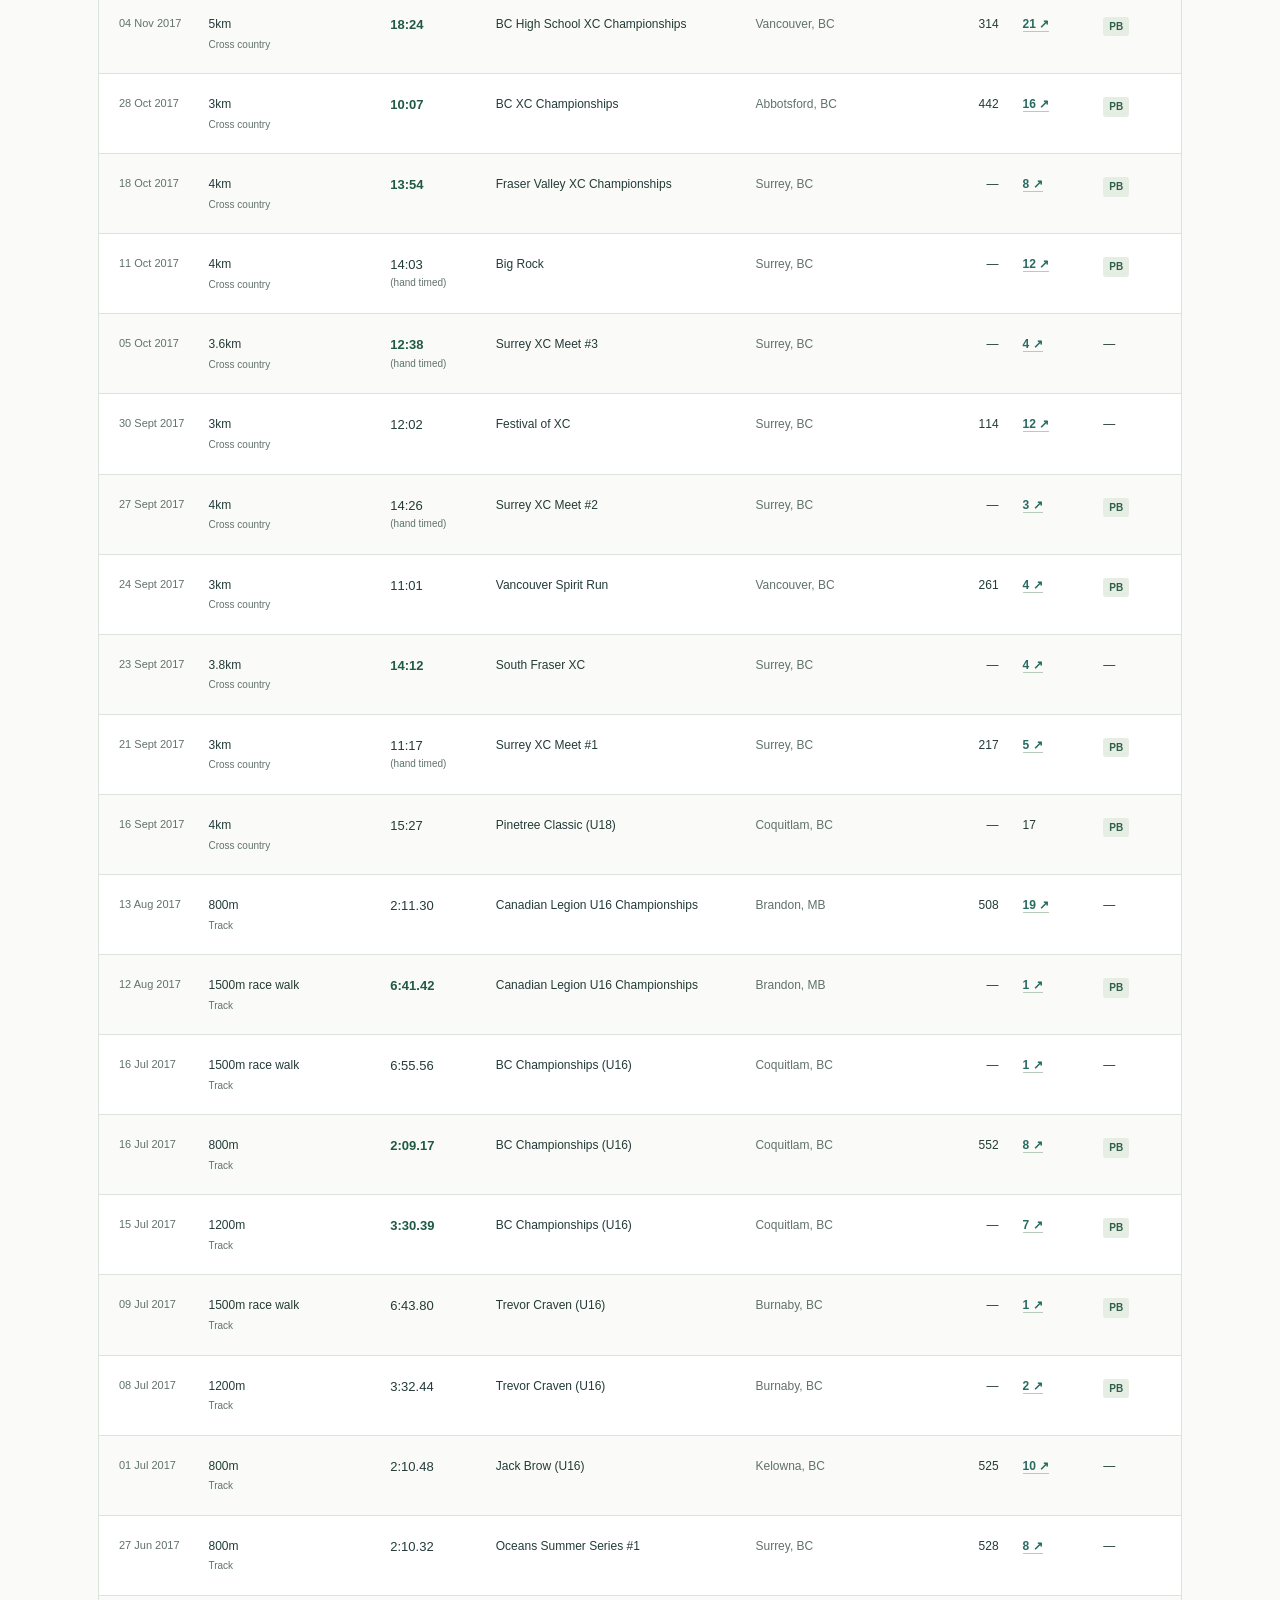
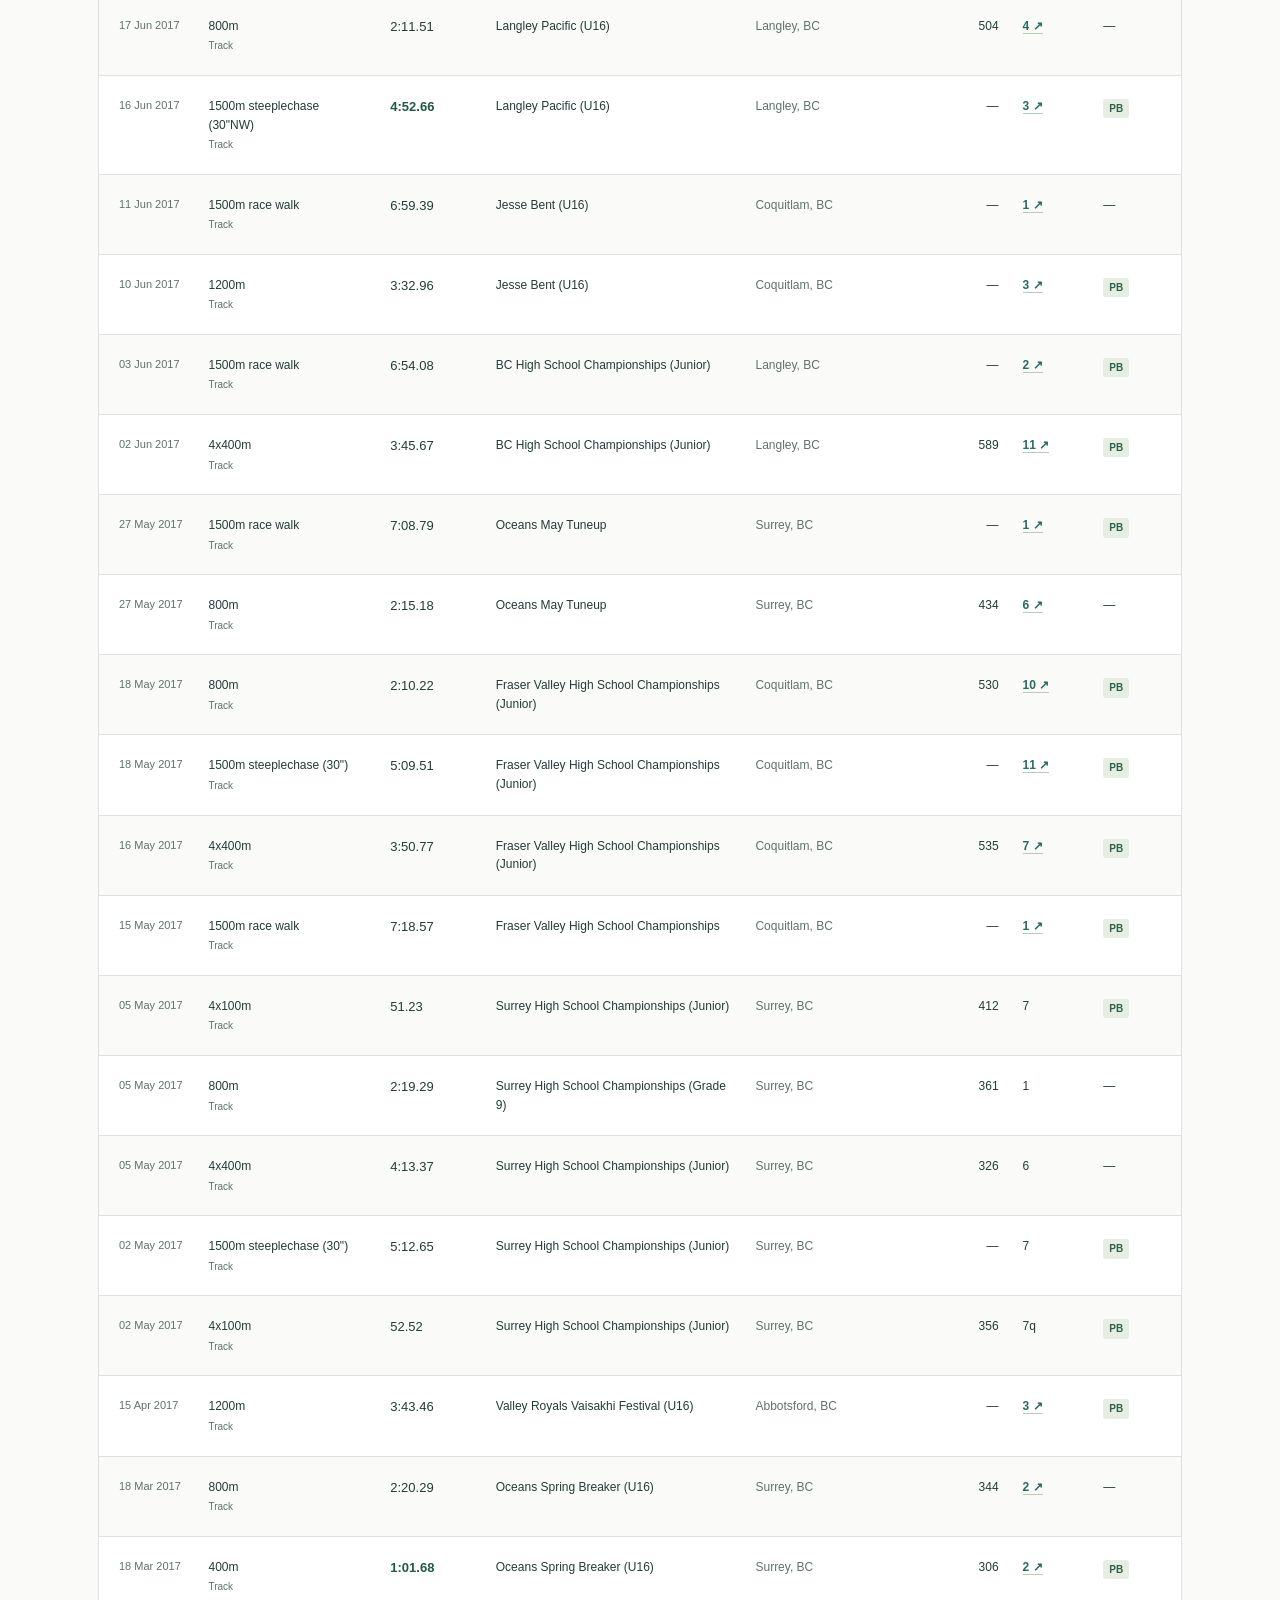
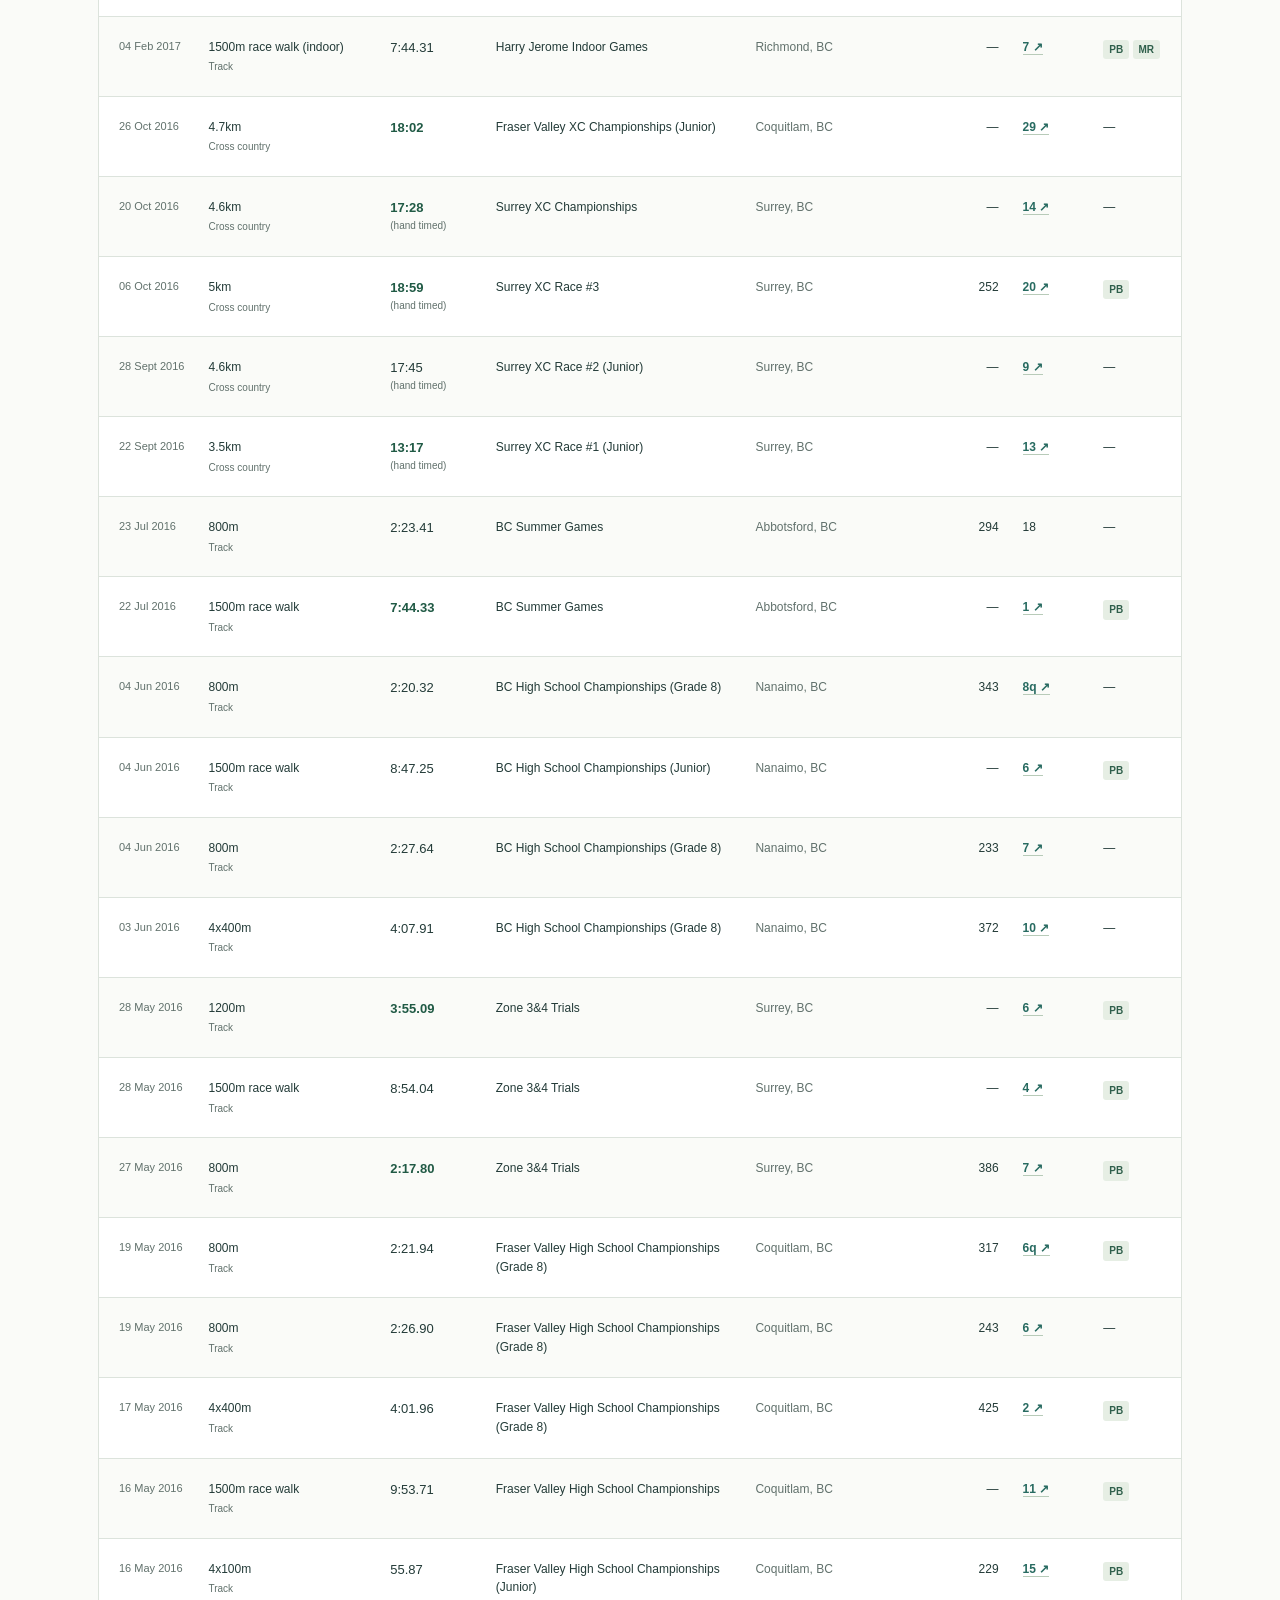
==== commit 3c7d24fb: "corrected race details" ====
--- a/athletics.html
+++ b/athletics.html
@@ -56,7 +56,7 @@
           <label>Sort by<select id="race-sort"><option value="date">Most recent</option><option value="points">World Athletics points</option><option value="time" disabled>Fastest performance</option></select></label>
           <button class="reset-races" type="reset">Reset filters</button>
         </form>
-        <p class="race-legend">Choose an event to sort fastest first. <strong>Bold times</strong> mark the season’s best for that event and calendar year in this archive. DQ, DNF, and NT appear after timed finishes when sorting by performance.</p>
+        <p class="race-legend">Choose a distance or relay to sort fastest first. <strong>Bold times</strong> mark the season’s best for that event and calendar year in this archive. DQ, DNF, and NT appear after timed finishes when sorting by performance.</p>
         <p id="race-count" class="result-count" role="status" aria-live="polite"></p>
         <div class="race-table-scroll" role="region" aria-label="Race results table; scroll horizontally for all columns" tabindex="0">
           <table class="race-table">
